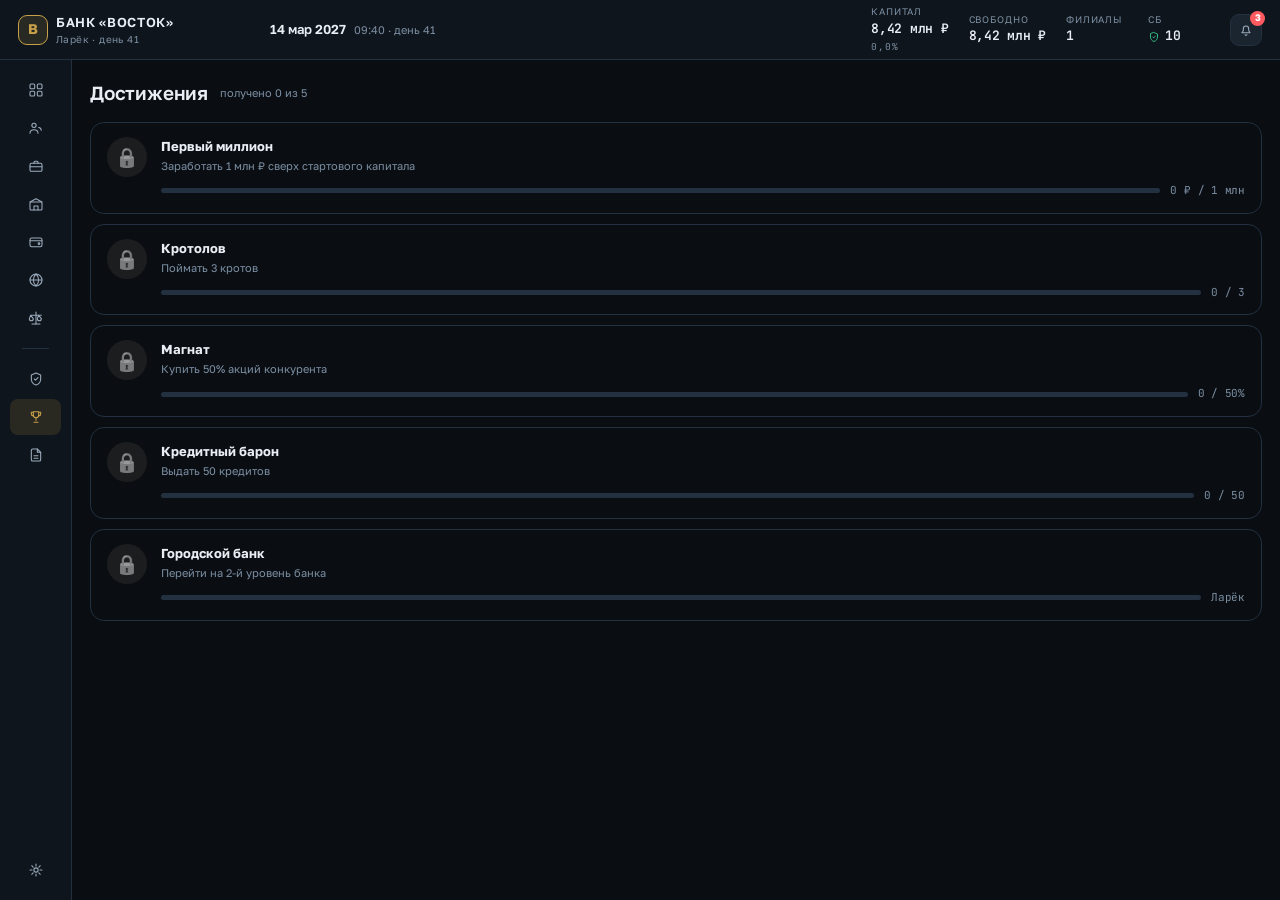
==== achievements.html @ 77bc67d8 "Скорости x20 и x50, MAX_DELTA 1 c, sw v2.1.1" ====
<!doctype html>
<html lang="ru">
<head>
<meta charset="utf-8">
<meta name="viewport" content="width=device-width, initial-scale=1, viewport-fit=cover">
<title>Банк «Восток» — Достижения</title>
<meta name="theme-color" content="#0A0E13">
<meta name="description" content="Достижения — прототип интерфейса">
<link rel="manifest" href="manifest.webmanifest">
<link rel="icon" href="assets/icon-192.png" sizes="192x192">
<link rel="apple-touch-icon" href="assets/icon-192.png">
<link rel="stylesheet" href="assets/fonts/fonts.css">
<link rel="stylesheet" href="css/tokens.css">
<link rel="stylesheet" href="css/components.css">
<script>try{var d=localStorage.getItem('bank-density');if(d)document.documentElement.dataset.density=d;}catch(e){}</script>
</head>
<body data-page="achievements">

<svg class="sr-only" aria-hidden="true" focusable="false">
  <symbol id="i-dash" viewBox="0 0 24 24"><rect x="3" y="3" width="7" height="7" rx="1.5"/><rect x="14" y="3" width="7" height="7" rx="1.5"/><rect x="3" y="14" width="7" height="7" rx="1.5"/><rect x="14" y="14" width="7" height="7" rx="1.5"/></symbol>
  <symbol id="i-users" viewBox="0 0 24 24"><circle cx="9" cy="8" r="3.2"/><path d="M3 20c0-3.3 2.7-5.5 6-5.5s6 2.2 6 5.5"/><path d="M16 11.2c2.2.3 3.8 2 3.8 4.3"/></symbol>
  <symbol id="i-people" viewBox="0 0 24 24"><rect x="3" y="8" width="18" height="12" rx="2"/><path d="M9 8V6.5A1.5 1.5 0 0 1 10.5 5h3A1.5 1.5 0 0 1 15 6.5V8"/><path d="M3 13h18"/></symbol>
  <symbol id="i-branch" viewBox="0 0 24 24"><rect x="3" y="9" width="18" height="12" rx="1.5"/><path d="M3 9l9-5 9 5"/><path d="M9 21v-6h6v6"/></symbol>
  <symbol id="i-wallet" viewBox="0 0 24 24"><rect x="3" y="6" width="18" height="13" rx="2.5"/><path d="M3 10h18"/><circle cx="16.5" cy="14.5" r="1.2"/></symbol>
  <symbol id="i-globe" viewBox="0 0 24 24"><circle cx="12" cy="12" r="9"/><path d="M3 12h18"/><path d="M12 3c2.6 2.4 4 5.6 4 9s-1.4 6.6-4 9c-2.6-2.4-4-5.6-4-9s1.4-6.6 4-9z"/></symbol>
  <symbol id="i-scale" viewBox="0 0 24 24"><path d="M12 3v18"/><path d="M6 21h12"/><path d="M4 8h16"/><path d="M4 8l-2 5a3 3 0 0 0 6 0z"/><path d="M20 8l-2 5a3 3 0 0 0 6 0z" transform="translate(-4,0)"/></symbol>
  <symbol id="i-shield" viewBox="0 0 24 24"><path d="M12 3l7 3v6c0 4.2-2.9 7.7-7 9-4.1-1.3-7-4.8-7-9V6z"/><path d="M9.5 12l1.8 1.8L15 10"/></symbol>
  <symbol id="i-file" viewBox="0 0 24 24"><path d="M14 3H7a2 2 0 0 0-2 2v14a2 2 0 0 0 2 2h10a2 2 0 0 0 2-2V8z"/><path d="M14 3v5h5"/><path d="M9 13h6M9 17h6"/></symbol>
  <symbol id="i-gear" viewBox="0 0 24 24"><circle cx="12" cy="12" r="3.2"/><path d="M12 3v3M12 18v3M3 12h3M18 12h3M5.6 5.6l2.1 2.1M16.3 16.3l2.1 2.1M18.4 5.6l-2.1 2.1M7.7 16.3l-2.1 2.1"/></symbol>
  <symbol id="i-bell" viewBox="0 0 24 24"><path d="M18 16H6l1.4-2.1A4 4 0 0 0 8 11.7V10a4 4 0 0 1 8 0v1.7c0 .8.2 1.6.6 2.2z"/><path d="M10.5 19a1.6 1.6 0 0 0 3 0"/></symbol>
  <symbol id="i-alert" viewBox="0 0 24 24"><path d="M12 4l9 16H3z"/><path d="M12 10v4M12 17v.5"/></symbol>
  <symbol id="i-trophy" viewBox="0 0 24 24"><path d="M8 4h8v5a4 4 0 0 1-8 0z"/><path d="M8 5H5v2a3 3 0 0 0 3 3M16 5h3v2a3 3 0 0 1-3 3"/><path d="M12 13v4M9 20h6"/></symbol>
  <symbol id="i-more" viewBox="0 0 24 24"><circle cx="5" cy="12" r="1.4"/><circle cx="12" cy="12" r="1.4"/><circle cx="19" cy="12" r="1.4"/></symbol>
</svg>

<div class="app">

  <header class="hud">
    <div class="brand">
      <div class="brand-mark">В</div>
      <div>
        <div class="brand-name">БАНК «ВОСТОК»</div>
        <div class="brand-stage" data-ui="stage">Ларёк · 2-й месяц</div>
      </div>
    </div>

    <div class="clock"><b data-ui="date">14 мар 2027</b><span data-ui="dayline">09:40 · день 41</span></div>

    <div class="speed" role="group" aria-label="Скорость игры">
      <button type="button" data-pause aria-pressed="false" title="Пауза">❚❚</button>
      <button type="button" data-speed="1">×1</button>
      <button type="button" data-speed="2">×2</button>
      <button type="button" data-speed="5">×5</button>
      <button type="button" data-speed="10">×10</button>
      <button type="button" data-speed="20">×20</button>
      <button type="button" data-speed="50">×50</button>
    </div>

    <div class="hud-stats">
      <div class="hud-stat">
        <span>Капитал</span>
        <b class="num" data-ui="capital">8,42 млн ₽</b>
        <span class="tiny num up" data-ui="cap-delta">▲ +0,9%</span>
      </div>
      <div class="hud-stat">
        <span>Свободно</span>
        <b class="num" data-ui="liquid">8,42 млн ₽</b>
      </div>
      <div class="hud-stat">
        <span>Филиалы</span>
        <b class="num" data-ui="branches">1</b>
      </div>
      <div class="hud-stat hud-sec">
        <span>СБ</span>
        <b class="num"><svg class="ic"><use href="#i-shield"/></svg><i data-ui="security">10</i></b>
      </div>
      <button class="iconbtn" type="button" data-soon aria-label="Уведомления">
        <svg class="ic"><use href="#i-bell"/></svg><i class="dot">3</i>
      </button>
    </div>
  </header>

  <header class="hud-m">
    <div class="hud-m-top">
      <div class="brand">
        <div class="brand-mark">В</div>
        <div>
          <div class="brand-name">БАНК «ВОСТОК»</div>
          <div class="brand-stage" data-ui="stage">Ларёк · день 41</div>
        </div>
      </div>
      <div class="hud-m-cap">
        <span>Капитал</span>
        <b class="num" data-ui="capital">8,42 млн ₽</b>
        <span class="hud-m-sub" data-ui="liquid-line">Свободно: 8,42 млн ₽</span>
      </div>
    </div>
    <div class="hud-m-bot">
      <span class="clock"><b>09:40</b></span>
      <div class="speed" role="group" aria-label="Скорость игры">
        <button type="button" data-pause aria-pressed="false">❚❚</button>
        <button type="button" data-speed="1">×1</button>
        <button type="button" data-speed="2">×2</button>
        <button type="button" data-speed="5">×5</button>
        <button type="button" data-speed="20">×20</button>
        <button type="button" data-speed="50">×50</button>
      </div>
      <a class="hud-m-q" href="clients.html" aria-label="Решений" data-ui="queue-chip">⚠ 5</a>
    </div>
  </header>

  <div class="shell">
    <nav class="rail" aria-label="Разделы">
      <a href="index.html"><svg class="ic"><use href="#i-dash"/></svg><span>Обзор</span></a>
      <a href="clients.html"><svg class="ic"><use href="#i-users"/></svg><span>Клиенты</span></a>
      <a href="manager.html"><svg class="ic"><use href="#i-people"/></svg><span>Люди</span></a>
      <a href="branches.html"><svg class="ic"><use href="#i-branch"/></svg><span>Филиалы</span></a>
      <a href="treasury.html"><svg class="ic"><use href="#i-wallet"/></svg><span>Казначейство</span></a>
      <a href="stocks.html"><svg class="ic"><use href="#i-globe"/></svg><span>Мир</span></a>
      <a href="cbr.html"><svg class="ic"><use href="#i-scale"/></svg><span>Регулятор</span></a>
      <div class="sep"></div>
      <a href="security.html"><svg class="ic"><use href="#i-shield"/></svg><span>Безопасность</span></a>
      <a href="achievements.html" class="is-active" aria-current="page"><svg class="ic"><use href="#i-trophy"/></svg><span>Достижения</span></a>
      <a href="more.html#reports"><svg class="ic"><use href="#i-file"/></svg><span>Отчёты</span></a>
      <div class="bottom">
        <a href="more.html#settings"><svg class="ic"><use href="#i-gear"/></svg><span>Настройки</span></a>
      </div>
    </nav>

    <main class="main">
      <div class="page">

        <header class="page-head">
          <h1>Достижения</h1>
          <span class="sub" data-ui="ach-head">получено 0 из 5</span>
        </header>

        <div class="ach-list" data-ui="achievements"></div>

      </div>
    </main>
  </div>

  <nav class="tabbar" aria-label="Основная навигация">
    <a href="index.html"><svg class="ic"><use href="#i-dash"/></svg>Обзор</a>
    <a href="clients.html"><svg class="ic"><use href="#i-users"/></svg>Клиенты</a>
    <a href="manager.html"><svg class="ic"><use href="#i-people"/></svg>Люди</a>
    <a href="stocks.html"><svg class="ic"><use href="#i-globe"/></svg>Мир</a>
    <a href="more.html"><svg class="ic"><use href="#i-more"/></svg>Ещё</a>
  </nav>

</div>

<script src="js/state.js"></script>
<script src="js/ui.js"></script>
<script src="js/prototype.js"></script>
</body>
</html>
---- assets/fonts/fonts.css ----
/* Локальные шрифты (скачаны из Google Fonts, OFL).
   Нужны для работы PWA офлайн — внешних запросов нет. */

/* cyrillic-ext */
@font-face {
  font-family: 'Golos Text';
  font-style: normal;
  font-weight: 400;
  font-display: swap;
  src: url(q5uCsoe9Lv5t7Meb31EcEx58hLxR.woff2) format('woff2');
  unicode-range: U+0460-052F, U+1C80-1C8A, U+20B4, U+2DE0-2DFF, U+A640-A69F, U+FE2E-FE2F;
}
/* cyrillic */
@font-face {
  font-family: 'Golos Text';
  font-style: normal;
  font-weight: 400;
  font-display: swap;
  src: url(q5uCsoe9Lv5t7Meb31EcExd8hLxR.woff2) format('woff2');
  unicode-range: U+0301, U+0400-045F, U+0490-0491, U+04B0-04B1, U+2116;
}
/* latin-ext */
@font-face {
  font-family: 'Golos Text';
  font-style: normal;
  font-weight: 400;
  font-display: swap;
  src: url(q5uCsoe9Lv5t7Meb31EcEx18hLxR.woff2) format('woff2');
  unicode-range: U+0100-02BA, U+02BD-02C5, U+02C7-02CC, U+02CE-02D7, U+02DD-02FF, U+0304, U+0308, U+0329, U+1D00-1DBF, U+1E00-1E9F, U+1EF2-1EFF, U+2020, U+20A0-20AB, U+20AD-20C4, U+2113, U+2C60-2C7F, U+A720-A7FF;
}
/* latin */
@font-face {
  font-family: 'Golos Text';
  font-style: normal;
  font-weight: 400;
  font-display: swap;
  src: url(q5uCsoe9Lv5t7Meb31EcExN8hA.woff2) format('woff2');
  unicode-range: U+0000-00FF, U+0131, U+0152-0153, U+02BB-02BC, U+02C6, U+02DA, U+02DC, U+0304, U+0308, U+0329, U+2000-206F, U+20AC, U+2122, U+2191, U+2193, U+2212, U+2215, U+FEFF, U+FFFD;
}
/* cyrillic-ext */
@font-face {
  font-family: 'Golos Text';
  font-style: normal;
  font-weight: 500;
  font-display: swap;
  src: url(q5uCsoe9Lv5t7Meb31EcEx58hLxR.woff2) format('woff2');
  unicode-range: U+0460-052F, U+1C80-1C8A, U+20B4, U+2DE0-2DFF, U+A640-A69F, U+FE2E-FE2F;
}
/* cyrillic */
@font-face {
  font-family: 'Golos Text';
  font-style: normal;
  font-weight: 500;
  font-display: swap;
  src: url(q5uCsoe9Lv5t7Meb31EcExd8hLxR.woff2) format('woff2');
  unicode-range: U+0301, U+0400-045F, U+0490-0491, U+04B0-04B1, U+2116;
}
/* latin-ext */
@font-face {
  font-family: 'Golos Text';
  font-style: normal;
  font-weight: 500;
  font-display: swap;
  src: url(q5uCsoe9Lv5t7Meb31EcEx18hLxR.woff2) format('woff2');
  unicode-range: U+0100-02BA, U+02BD-02C5, U+02C7-02CC, U+02CE-02D7, U+02DD-02FF, U+0304, U+0308, U+0329, U+1D00-1DBF, U+1E00-1E9F, U+1EF2-1EFF, U+2020, U+20A0-20AB, U+20AD-20C4, U+2113, U+2C60-2C7F, U+A720-A7FF;
}
/* latin */
@font-face {
  font-family: 'Golos Text';
  font-style: normal;
  font-weight: 500;
  font-display: swap;
  src: url(q5uCsoe9Lv5t7Meb31EcExN8hA.woff2) format('woff2');
  unicode-range: U+0000-00FF, U+0131, U+0152-0153, U+02BB-02BC, U+02C6, U+02DA, U+02DC, U+0304, U+0308, U+0329, U+2000-206F, U+20AC, U+2122, U+2191, U+2193, U+2212, U+2215, U+FEFF, U+FFFD;
}
/* cyrillic-ext */
@font-face {
  font-family: 'Golos Text';
  font-style: normal;
  font-weight: 600;
  font-display: swap;
  src: url(q5uCsoe9Lv5t7Meb31EcEx58hLxR.woff2) format('woff2');
  unicode-range: U+0460-052F, U+1C80-1C8A, U+20B4, U+2DE0-2DFF, U+A640-A69F, U+FE2E-FE2F;
}
/* cyrillic */
@font-face {
  font-family: 'Golos Text';
  font-style: normal;
  font-weight: 600;
  font-display: swap;
  src: url(q5uCsoe9Lv5t7Meb31EcExd8hLxR.woff2) format('woff2');
  unicode-range: U+0301, U+0400-045F, U+0490-0491, U+04B0-04B1, U+2116;
}
/* latin-ext */
@font-face {
  font-family: 'Golos Text';
  font-style: normal;
  font-weight: 600;
  font-display: swap;
  src: url(q5uCsoe9Lv5t7Meb31EcEx18hLxR.woff2) format('woff2');
  unicode-range: U+0100-02BA, U+02BD-02C5, U+02C7-02CC, U+02CE-02D7, U+02DD-02FF, U+0304, U+0308, U+0329, U+1D00-1DBF, U+1E00-1E9F, U+1EF2-1EFF, U+2020, U+20A0-20AB, U+20AD-20C4, U+2113, U+2C60-2C7F, U+A720-A7FF;
}
/* latin */
@font-face {
  font-family: 'Golos Text';
  font-style: normal;
  font-weight: 600;
  font-display: swap;
  src: url(q5uCsoe9Lv5t7Meb31EcExN8hA.woff2) format('woff2');
  unicode-range: U+0000-00FF, U+0131, U+0152-0153, U+02BB-02BC, U+02C6, U+02DA, U+02DC, U+0304, U+0308, U+0329, U+2000-206F, U+20AC, U+2122, U+2191, U+2193, U+2212, U+2215, U+FEFF, U+FFFD;
}
/* cyrillic-ext */
@font-face {
  font-family: 'Golos Text';
  font-style: normal;
  font-weight: 700;
  font-display: swap;
  src: url(q5uCsoe9Lv5t7Meb31EcEx58hLxR.woff2) format('woff2');
  unicode-range: U+0460-052F, U+1C80-1C8A, U+20B4, U+2DE0-2DFF, U+A640-A69F, U+FE2E-FE2F;
}
/* cyrillic */
@font-face {
  font-family: 'Golos Text';
  font-style: normal;
  font-weight: 700;
  font-display: swap;
  src: url(q5uCsoe9Lv5t7Meb31EcExd8hLxR.woff2) format('woff2');
  unicode-range: U+0301, U+0400-045F, U+0490-0491, U+04B0-04B1, U+2116;
}
/* latin-ext */
@font-face {
  font-family: 'Golos Text';
  font-style: normal;
  font-weight: 700;
  font-display: swap;
  src: url(q5uCsoe9Lv5t7Meb31EcEx18hLxR.woff2) format('woff2');
  unicode-range: U+0100-02BA, U+02BD-02C5, U+02C7-02CC, U+02CE-02D7, U+02DD-02FF, U+0304, U+0308, U+0329, U+1D00-1DBF, U+1E00-1E9F, U+1EF2-1EFF, U+2020, U+20A0-20AB, U+20AD-20C4, U+2113, U+2C60-2C7F, U+A720-A7FF;
}
/* latin */
@font-face {
  font-family: 'Golos Text';
  font-style: normal;
  font-weight: 700;
  font-display: swap;
  src: url(q5uCsoe9Lv5t7Meb31EcExN8hA.woff2) format('woff2');
  unicode-range: U+0000-00FF, U+0131, U+0152-0153, U+02BB-02BC, U+02C6, U+02DA, U+02DC, U+0304, U+0308, U+0329, U+2000-206F, U+20AC, U+2122, U+2191, U+2193, U+2212, U+2215, U+FEFF, U+FFFD;
}

/* cyrillic-ext */
@font-face {
  font-family: 'JetBrains Mono';
  font-style: normal;
  font-weight: 400;
  font-display: swap;
  src: url(tDbv2o-flEEny0FZhsfKu5WU4zr3E_BX0PnT8RD8yKwBNntkaToggR7BYRbKPx3cwhsk.woff2) format('woff2');
  unicode-range: U+0460-052F, U+1C80-1C8A, U+20B4, U+2DE0-2DFF, U+A640-A69F, U+FE2E-FE2F;
}
/* cyrillic */
@font-face {
  font-family: 'JetBrains Mono';
  font-style: normal;
  font-weight: 400;
  font-display: swap;
  src: url(tDbv2o-flEEny0FZhsfKu5WU4zr3E_BX0PnT8RD8yKwBNntkaToggR7BYRbKPxTcwhsk.woff2) format('woff2');
  unicode-range: U+0301, U+0400-045F, U+0490-0491, U+04B0-04B1, U+2116;
}
/* greek */
@font-face {
  font-family: 'JetBrains Mono';
  font-style: normal;
  font-weight: 400;
  font-display: swap;
  src: url(tDbv2o-flEEny0FZhsfKu5WU4zr3E_BX0PnT8RD8yKwBNntkaToggR7BYRbKPxPcwhsk.woff2) format('woff2');
  unicode-range: U+0370-0377, U+037A-037F, U+0384-038A, U+038C, U+038E-03A1, U+03A3-03FF;
}
/* vietnamese */
@font-face {
  font-family: 'JetBrains Mono';
  font-style: normal;
  font-weight: 400;
  font-display: swap;
  src: url(tDbv2o-flEEny0FZhsfKu5WU4zr3E_BX0PnT8RD8yKwBNntkaToggR7BYRbKPx_cwhsk.woff2) format('woff2');
  unicode-range: U+0102-0103, U+0110-0111, U+0128-0129, U+0168-0169, U+01A0-01A1, U+01AF-01B0, U+0300-0301, U+0303-0304, U+0308-0309, U+0323, U+0329, U+1EA0-1EF9, U+20AB;
}
/* latin-ext */
@font-face {
  font-family: 'JetBrains Mono';
  font-style: normal;
  font-weight: 400;
  font-display: swap;
  src: url(tDbv2o-flEEny0FZhsfKu5WU4zr3E_BX0PnT8RD8yKwBNntkaToggR7BYRbKPx7cwhsk.woff2) format('woff2');
  unicode-range: U+0100-02BA, U+02BD-02C5, U+02C7-02CC, U+02CE-02D7, U+02DD-02FF, U+0304, U+0308, U+0329, U+1D00-1DBF, U+1E00-1E9F, U+1EF2-1EFF, U+2020, U+20A0-20AB, U+20AD-20C4, U+2113, U+2C60-2C7F, U+A720-A7FF;
}
/* latin */
@font-face {
  font-family: 'JetBrains Mono';
  font-style: normal;
  font-weight: 400;
  font-display: swap;
  src: url(tDbv2o-flEEny0FZhsfKu5WU4zr3E_BX0PnT8RD8yKwBNntkaToggR7BYRbKPxDcwg.woff2) format('woff2');
  unicode-range: U+0000-00FF, U+0131, U+0152-0153, U+02BB-02BC, U+02C6, U+02DA, U+02DC, U+0304, U+0308, U+0329, U+2000-206F, U+20AC, U+2122, U+2191, U+2193, U+2212, U+2215, U+FEFF, U+FFFD;
}
/* cyrillic-ext */
@font-face {
  font-family: 'JetBrains Mono';
  font-style: normal;
  font-weight: 500;
  font-display: swap;
  src: url(tDbv2o-flEEny0FZhsfKu5WU4zr3E_BX0PnT8RD8yKwBNntkaToggR7BYRbKPx3cwhsk.woff2) format('woff2');
  unicode-range: U+0460-052F, U+1C80-1C8A, U+20B4, U+2DE0-2DFF, U+A640-A69F, U+FE2E-FE2F;
}
/* cyrillic */
@font-face {
  font-family: 'JetBrains Mono';
  font-style: normal;
  font-weight: 500;
  font-display: swap;
  src: url(tDbv2o-flEEny0FZhsfKu5WU4zr3E_BX0PnT8RD8yKwBNntkaToggR7BYRbKPxTcwhsk.woff2) format('woff2');
  unicode-range: U+0301, U+0400-045F, U+0490-0491, U+04B0-04B1, U+2116;
}
/* greek */
@font-face {
  font-family: 'JetBrains Mono';
  font-style: normal;
  font-weight: 500;
  font-display: swap;
  src: url(tDbv2o-flEEny0FZhsfKu5WU4zr3E_BX0PnT8RD8yKwBNntkaToggR7BYRbKPxPcwhsk.woff2) format('woff2');
  unicode-range: U+0370-0377, U+037A-037F, U+0384-038A, U+038C, U+038E-03A1, U+03A3-03FF;
}
/* vietnamese */
@font-face {
  font-family: 'JetBrains Mono';
  font-style: normal;
  font-weight: 500;
  font-display: swap;
  src: url(tDbv2o-flEEny0FZhsfKu5WU4zr3E_BX0PnT8RD8yKwBNntkaToggR7BYRbKPx_cwhsk.woff2) format('woff2');
  unicode-range: U+0102-0103, U+0110-0111, U+0128-0129, U+0168-0169, U+01A0-01A1, U+01AF-01B0, U+0300-0301, U+0303-0304, U+0308-0309, U+0323, U+0329, U+1EA0-1EF9, U+20AB;
}
/* latin-ext */
@font-face {
  font-family: 'JetBrains Mono';
  font-style: normal;
  font-weight: 500;
  font-display: swap;
  src: url(tDbv2o-flEEny0FZhsfKu5WU4zr3E_BX0PnT8RD8yKwBNntkaToggR7BYRbKPx7cwhsk.woff2) format('woff2');
  unicode-range: U+0100-02BA, U+02BD-02C5, U+02C7-02CC, U+02CE-02D7, U+02DD-02FF, U+0304, U+0308, U+0329, U+1D00-1DBF, U+1E00-1E9F, U+1EF2-1EFF, U+2020, U+20A0-20AB, U+20AD-20C4, U+2113, U+2C60-2C7F, U+A720-A7FF;
}
/* latin */
@font-face {
  font-family: 'JetBrains Mono';
  font-style: normal;
  font-weight: 500;
  font-display: swap;
  src: url(tDbv2o-flEEny0FZhsfKu5WU4zr3E_BX0PnT8RD8yKwBNntkaToggR7BYRbKPxDcwg.woff2) format('woff2');
  unicode-range: U+0000-00FF, U+0131, U+0152-0153, U+02BB-02BC, U+02C6, U+02DA, U+02DC, U+0304, U+0308, U+0329, U+2000-206F, U+20AC, U+2122, U+2191, U+2193, U+2212, U+2215, U+FEFF, U+FFFD;
}
/* cyrillic-ext */
@font-face {
  font-family: 'JetBrains Mono';
  font-style: normal;
  font-weight: 600;
  font-display: swap;
  src: url(tDbv2o-flEEny0FZhsfKu5WU4zr3E_BX0PnT8RD8yKwBNntkaToggR7BYRbKPx3cwhsk.woff2) format('woff2');
  unicode-range: U+0460-052F, U+1C80-1C8A, U+20B4, U+2DE0-2DFF, U+A640-A69F, U+FE2E-FE2F;
}
/* cyrillic */
@font-face {
  font-family: 'JetBrains Mono';
  font-style: normal;
  font-weight: 600;
  font-display: swap;
  src: url(tDbv2o-flEEny0FZhsfKu5WU4zr3E_BX0PnT8RD8yKwBNntkaToggR7BYRbKPxTcwhsk.woff2) format('woff2');
  unicode-range: U+0301, U+0400-045F, U+0490-0491, U+04B0-04B1, U+2116;
}
/* greek */
@font-face {
  font-family: 'JetBrains Mono';
  font-style: normal;
  font-weight: 600;
  font-display: swap;
  src: url(tDbv2o-flEEny0FZhsfKu5WU4zr3E_BX0PnT8RD8yKwBNntkaToggR7BYRbKPxPcwhsk.woff2) format('woff2');
  unicode-range: U+0370-0377, U+037A-037F, U+0384-038A, U+038C, U+038E-03A1, U+03A3-03FF;
}
/* vietnamese */
@font-face {
  font-family: 'JetBrains Mono';
  font-style: normal;
  font-weight: 600;
  font-display: swap;
  src: url(tDbv2o-flEEny0FZhsfKu5WU4zr3E_BX0PnT8RD8yKwBNntkaToggR7BYRbKPx_cwhsk.woff2) format('woff2');
  unicode-range: U+0102-0103, U+0110-0111, U+0128-0129, U+0168-0169, U+01A0-01A1, U+01AF-01B0, U+0300-0301, U+0303-0304, U+0308-0309, U+0323, U+0329, U+1EA0-1EF9, U+20AB;
}
/* latin-ext */
@font-face {
  font-family: 'JetBrains Mono';
  font-style: normal;
  font-weight: 600;
  font-display: swap;
  src: url(tDbv2o-flEEny0FZhsfKu5WU4zr3E_BX0PnT8RD8yKwBNntkaToggR7BYRbKPx7cwhsk.woff2) format('woff2');
  unicode-range: U+0100-02BA, U+02BD-02C5, U+02C7-02CC, U+02CE-02D7, U+02DD-02FF, U+0304, U+0308, U+0329, U+1D00-1DBF, U+1E00-1E9F, U+1EF2-1EFF, U+2020, U+20A0-20AB, U+20AD-20C4, U+2113, U+2C60-2C7F, U+A720-A7FF;
}
/* latin */
@font-face {
  font-family: 'JetBrains Mono';
  font-style: normal;
  font-weight: 600;
  font-display: swap;
  src: url(tDbv2o-flEEny0FZhsfKu5WU4zr3E_BX0PnT8RD8yKwBNntkaToggR7BYRbKPxDcwg.woff2) format('woff2');
  unicode-range: U+0000-00FF, U+0131, U+0152-0153, U+02BB-02BC, U+02C6, U+02DA, U+02DC, U+0304, U+0308, U+0329, U+2000-206F, U+20AC, U+2122, U+2191, U+2193, U+2212, U+2215, U+FEFF, U+FFFD;
}
---- css/tokens.css ----
/* ==========================================================================
   Симулятор банка · ТОКЕНЫ
   Единственный источник цветов, шрифтов, отступов и радиусов.
   Компоненты используют только var(--*), магических значений не держим.
   ========================================================================== */

:root {
  /* ---------- Поверхности ---------- */
  --canvas:        #0A0E13;
  --surface:       #0F151C;
  --card:          #141C25;
  --raised:        #1B2530;
  --border:        #223040;
  --border-strong: #31455A;

  /* ---------- Текст ---------- */
  --text:   #E9EEF4;
  --text-2: #9BABBC;
  --text-3: #7C8FA3;

  /* ---------- Семантика ---------- */
  --gold:  #C8A04A;
  --gold-soft: #E3C07E;
  --mint:  #3DDC97;
  --coral: #FF5A5F;
  --amber: #FFB547;
  --blue:  #4DA3FF;
  --violet:#9B8CFF;

  --gold-dim:   rgba(200, 160, 74, .14);
  --mint-dim:   rgba(61, 220, 151, .13);
  --coral-dim:  rgba(255, 90, 95, .13);
  --amber-dim:  rgba(255, 181, 71, .13);
  --blue-dim:   rgba(77, 163, 255, .13);
  --violet-dim: rgba(155, 140, 255, .13);

  /* ---------- Акцент уровня банка ---------- */
  --stage:       var(--gold);
  --stage-dim:   var(--gold-dim);

  /* ---------- Типографика ---------- */
  --font-ui:      "Golos Text", "Segoe UI", system-ui, -apple-system, sans-serif;
  --font-display: "Unbounded", "Golos Text", "Segoe UI", system-ui, sans-serif;
  --font-mono:    "JetBrains Mono", "Cascadia Mono", Consolas, monospace;

  --fs-9:  9px;
  --fs-10: 10px;
  --fs-11: 11px;
  --fs-12: 12px;
  --fs-13: 13px;
  --fs-14: 14px;
  --fs-15: 15px;
  --fs-17: 17px;
  --fs-19: 19px;
  --fs-24: 24px;
  --fs-28: 28px;

  --lh-tight: 1.2;
  --lh-base:  1.45;

  /* ---------- Отступы (шаг 4px) ---------- */
  --sp-1: 4px;
  --sp-2: 8px;
  --sp-3: 12px;
  --sp-4: 16px;
  --sp-5: 20px;
  --sp-6: 24px;
  --sp-8: 32px;
  --sp-10: 40px;

  --gap:      14px;
  --page-pad: 18px;

  /* ---------- Радиусы ---------- */
  --r-s:    8px;
  --r-m:    10px;
  --r-l:    14px;
  --r-pill: 999px;

  /* ---------- Каркас ---------- */
  --hud-h:  60px;
  --rail-w: 236px;
  --rail-w-collapsed: 72px;
  --tabbar-h: 62px;
  --statusbar-h: 44px;

  /* ---------- Тени и движение ---------- */
  --shadow-card: none;
  --shadow-pop:  0 16px 40px rgba(0, 0, 0, .55);
  --shadow-fab:  0 10px 24px rgba(0, 0, 0, .45);
  --dur:     .16s;
  --ease:    cubic-bezier(.2, .7, .3, 1);

  /* ---------- Прочее ---------- */
  --tap: 44px; /* минимальная зона нажатия */
}
---- css/components.css ----
/* ==========================================================================
   Симулятор банка · КОМПОНЕНТНЫЙ КИТ
   Только токены из tokens.css. Раскладки: десктоп ≥1100, планшет, мобила ≤860.
   ========================================================================== */

/* --------------------------------------------------------------------------
   1. База
   -------------------------------------------------------------------------- */
*,
*::before,
*::after { box-sizing: border-box; }

html { -webkit-text-size-adjust: 100%; }

body {
  margin: 0;
  background: var(--canvas);
  color: var(--text);
  font: var(--fs-13)/var(--lh-base) var(--font-ui);
  -webkit-font-smoothing: antialiased;
}

h1, h2, h3, h4, p, ul, ol, figure { margin: 0; }
ul, ol { list-style: none; padding: 0; }
a { color: inherit; text-decoration: none; }
button { font: inherit; color: inherit; }
img, svg { display: block; }
:focus-visible { outline: 2px solid var(--gold); outline-offset: 2px; border-radius: var(--r-s); }

/* --------------------------------------------------------------------------
   2. Утилиты
   -------------------------------------------------------------------------- */
.num {
  font-family: var(--font-mono);
  font-variant-numeric: tabular-nums;
  letter-spacing: -.02em;
}
.muted { color: var(--text-3); }
.dim   { color: var(--text-2); }
.up    { color: var(--mint); }
.down  { color: var(--coral); }
.small { font-size: var(--fs-11); }
.tiny  { font-size: var(--fs-10); }
.row   { display: flex; align-items: center; gap: var(--sp-2); }
.between { display: flex; align-items: center; justify-content: space-between; gap: var(--sp-2); }
.ml-auto { margin-left: auto; }
.stack > * + * { margin-top: var(--sp-3); }
.hr { height: 1px; background: var(--border); margin: var(--sp-3) 0; }
.sr-only {
  position: absolute; width: 1px; height: 1px; margin: -1px;
  clip: rect(0 0 0 0); clip-path: inset(50%); overflow: hidden;
}

.ic {
  width: 16px; height: 16px;
  stroke: currentColor; fill: none;
  stroke-width: 1.6; stroke-linecap: round; stroke-linejoin: round;
  flex: 0 0 auto;
}

/* --------------------------------------------------------------------------
   3. Каркас приложения
   -------------------------------------------------------------------------- */
.app {
  height: 100vh;
  height: 100dvh;
  display: grid;
  grid-template-rows: var(--hud-h) minmax(0, 1fr);
  overflow: hidden;
}

.shell {
  display: grid;
  grid-template-columns: var(--rail-w) minmax(0, 1fr);
  min-height: 0;
}

.main {
  min-width: 0;
  overflow: auto;
  display: flex;
  flex-direction: column;
}

.page {
  padding: var(--page-pad);
  display: flex;
  flex-direction: column;
  gap: var(--gap);
  flex: 1 0 auto;
}

.page-head {
  display: flex;
  align-items: center;
  gap: var(--sp-3);
  min-height: 30px;
}
.page-head h1 {
  font-size: var(--fs-19);
  font-weight: 600;
  letter-spacing: -.01em;
}
.page-head .sub {
  font-size: var(--fs-11);
  color: var(--text-3);
}
.page-head .actions {
  margin-left: auto;
  display: flex;
  gap: var(--sp-2);
}

/* --------------------------------------------------------------------------
   4. HUD — десктоп
   -------------------------------------------------------------------------- */
.hud {
  height: var(--hud-h);
  display: flex;
  align-items: center;
  gap: var(--sp-5);
  padding: 0 var(--page-pad);
  background: var(--surface);
  border-bottom: 1px solid var(--border);
  position: relative;
  z-index: 10;
}

.brand { display: flex; align-items: center; gap: var(--sp-2); min-width: 232px; }
.brand-mark {
  width: 30px; height: 30px; border-radius: 9px;
  display: grid; place-items: center;
  background: var(--stage-dim);
  border: 1px solid var(--stage);
  color: var(--stage);
  font-size: var(--fs-14);
  font-weight: 700;
  letter-spacing: .04em;
}
.brand-name { font-size: var(--fs-13); font-weight: 600; letter-spacing: .05em; }
.brand-stage { font-size: var(--fs-10); color: var(--text-3); letter-spacing: .04em; }

.clock { display: flex; align-items: baseline; gap: var(--sp-2); white-space: nowrap; }
.clock b { font-size: var(--fs-13); font-weight: 600; }
.clock span { font-size: var(--fs-11); color: var(--text-3); }

.speed {
  display: flex;
  gap: 3px;
  padding: 3px;
  background: var(--raised);
  border: 1px solid var(--border);
  border-radius: 9px;
}
.speed button {
  min-width: 34px;
  height: 24px;
  border: 0;
  border-radius: 6px;
  background: transparent;
  color: var(--text-2);
  font-family: var(--font-mono);
  font-size: var(--fs-11);
  cursor: pointer;
  transition: background var(--dur), color var(--dur);
}
.speed button:hover { color: var(--text); }
.speed button.is-on { background: var(--stage); color: var(--canvas); font-weight: 700; }

.hud-stats { margin-left: auto; display: flex; align-items: center; gap: var(--sp-5); }
.hud-stat { display: flex; flex-direction: column; gap: 1px; min-width: 62px; }
.hud-stat > span {
  font-size: 9.5px;
  text-transform: uppercase;
  letter-spacing: .09em;
  color: var(--text-3);
}
.hud-stat b { font-size: var(--fs-13); font-weight: 600; }

.mini-bar {
  width: 74px; height: 4px; margin-top: 4px;
  border-radius: 3px; background: var(--border-strong); overflow: hidden;
}
.mini-bar i { display: block; height: 100%; background: var(--stage); }

.iconbtn {
  width: 32px; height: 32px;
  display: grid; place-items: center;
  border-radius: 9px;
  border: 1px solid var(--border);
  background: var(--raised);
  color: var(--text-2);
  cursor: pointer;
  position: relative;
  transition: color var(--dur), border-color var(--dur);
}
.iconbtn:hover { color: var(--text); border-color: var(--border-strong); }
.iconbtn .dot {
  position: absolute; top: -4px; right: -4px;
  min-width: 15px; height: 15px; padding: 0 3px;
  border-radius: var(--r-pill);
  background: var(--coral); color: #fff;
  font-size: 9.5px; font-weight: 700;
  display: grid; place-items: center;
  font-style: normal;
}

/* пауза — янтарная полоса сверху */
body.is-paused .hud,
body.is-paused .hud-m { box-shadow: inset 0 2px 0 var(--amber); }

/* --------------------------------------------------------------------------
   5. Рейл
   -------------------------------------------------------------------------- */
.rail {
  background: var(--surface);
  border-right: 1px solid var(--border);
  padding: var(--sp-3) 10px;
  display: flex;
  flex-direction: column;
  gap: 2px;
  overflow: auto;
}
.rail a {
  display: flex;
  align-items: center;
  gap: 10px;
  min-height: 36px;
  padding: 0 10px;
  border-radius: var(--r-s);
  color: var(--text-2);
  font-size: var(--fs-12);
  transition: background var(--dur), color var(--dur);
}
.rail a:hover { background: var(--raised); color: var(--text); }
.rail a.is-active { background: var(--stage-dim); color: var(--stage); font-weight: 600; }
.rail .sep { height: 1px; background: var(--border); margin: 10px 8px; }
.rail .bottom { margin-top: auto; }

/* --------------------------------------------------------------------------
   6. HUD — мобила + таббар (скрыты на десктопе)
   -------------------------------------------------------------------------- */
.hud-m { display: none; }
.tabbar { display: none; }

/* --------------------------------------------------------------------------
   7. Карточки
   -------------------------------------------------------------------------- */
.card {
  background: var(--card);
  border: 1px solid var(--border);
  border-radius: var(--r-l);
  box-shadow: var(--shadow-card);
  display: flex;
  flex-direction: column;
  min-width: 0;
  overflow: hidden;
}
.card-h {
  display: flex;
  align-items: center;
  gap: var(--sp-2);
  padding: 11px 14px 9px;
  border-bottom: 1px solid var(--border);
}
.card-h h2 {
  font-size: var(--fs-10);
  text-transform: uppercase;
  letter-spacing: .1em;
  color: var(--text-3);
  font-weight: 600;
}
.card-h .r {
  margin-left: auto;
  display: flex;
  align-items: center;
  gap: 6px;
  font-size: var(--fs-11);
  color: var(--text-3);
}
.card-b { padding: 12px 14px; flex: 1; min-height: 0; }
.card-f {
  border-top: 1px solid var(--border);
  padding: 8px 14px;
  display: flex;
  align-items: center;
  gap: var(--sp-2);
  font-size: var(--fs-11);
  color: var(--text-3);
}

/* --------------------------------------------------------------------------
   8. KPI
   -------------------------------------------------------------------------- */
.kpis {
  display: grid;
  grid-template-columns: repeat(6, minmax(0, 1fr));
  gap: var(--sp-2);
}
.kpi {
  background: var(--card);
  border: 1px solid var(--border);
  border-radius: var(--r-l);
  padding: 10px 12px;
  min-width: 0;
}
.kpi > span {
  display: block;
  font-size: 9.5px;
  text-transform: uppercase;
  letter-spacing: .08em;
  color: var(--text-3);
  margin-bottom: 5px;
  white-space: nowrap;
  overflow: hidden;
  text-overflow: ellipsis;
}
.kpi .v {
  font-family: var(--font-mono);
  font-size: var(--fs-19);
  font-weight: 600;
  letter-spacing: -.04em;
  white-space: nowrap;
}
.kpi .v small { font-size: var(--fs-11); color: var(--text-3); font-weight: 400; }
.kpi .d { margin-top: 3px; font-size: var(--fs-10); font-family: var(--font-mono); }

/* --------------------------------------------------------------------------
   9. Кнопки
   -------------------------------------------------------------------------- */
.btn {
  min-height: 28px;
  padding: 0 11px;
  display: inline-flex;
  align-items: center;
  justify-content: center;
  gap: 6px;
  border: 1px solid var(--border-strong);
  border-radius: var(--r-s);
  background: transparent;
  color: var(--text);
  font-size: var(--fs-11);
  white-space: nowrap;
  cursor: pointer;
  transition: background var(--dur), border-color var(--dur), color var(--dur);
}
.btn:hover { background: var(--raised); }
.btn:active { transform: translateY(1px); }
.btn .ic { width: 14px; height: 14px; }

.btn-primary {
  background: var(--stage);
  border-color: var(--stage);
  color: var(--canvas);
  font-weight: 700;
}
.btn-primary:hover { background: var(--gold-soft); border-color: var(--gold-soft); }

.btn-ghost { border-color: var(--border); color: var(--text-2); }

.btn-ok   { border-color: var(--mint);  color: var(--mint);  background: var(--mint-dim);  font-weight: 600; }
.btn-no   { border-color: var(--coral); color: var(--coral); background: var(--coral-dim); font-weight: 600; }
.btn-ok:hover  { background: rgba(61, 220, 151, .2); }
.btn-no:hover  { background: rgba(255, 90, 95, .2); }

.btn-sm { min-height: 24px; font-size: var(--fs-11); padding: 0 9px; }
.btn-block { width: 100%; }
.btn:disabled { opacity: .45; cursor: default; }

/* --------------------------------------------------------------------------
   10. Чипы и бейджи
   -------------------------------------------------------------------------- */
.chip {
  display: inline-flex;
  align-items: center;
  gap: 5px;
  min-height: 24px;
  padding: 0 9px;
  border-radius: var(--r-pill);
  border: 1px solid var(--border-strong);
  background: transparent;
  color: var(--text-2);
  font: inherit;
  font-size: var(--fs-11);
  white-space: nowrap;
}
a.chip, button.chip { cursor: pointer; }
.chip.is-on { background: var(--stage-dim); border-color: var(--stage); color: var(--stage); font-weight: 600; }
.chip-gold   { color: var(--gold);   border-color: var(--gold);   background: var(--gold-dim); }
.chip-mint   { color: var(--mint);   border-color: var(--mint);   background: var(--mint-dim); }
.chip-coral  { color: var(--coral);  border-color: var(--coral);  background: var(--coral-dim); }
.chip-amber  { color: var(--amber);  border-color: var(--amber);  background: var(--amber-dim); }
.chip-blue   { color: var(--blue);   border-color: var(--blue);   background: var(--blue-dim); }
.chip-violet { color: var(--violet); border-color: var(--violet); background: var(--violet-dim); }

.badge {
  display: inline-flex;
  align-items: center;
  justify-content: center;
  gap: 4px;
  height: 19px;
  padding: 0 7px;
  border-radius: 6px;
  font-size: var(--fs-10);
  font-weight: 600;
  white-space: nowrap;
}
.badge-gold   { background: var(--gold-dim);   color: var(--gold); }
.badge-mint   { background: var(--mint-dim);   color: var(--mint); }
.badge-coral  { background: var(--coral-dim);  color: var(--coral); }
.badge-amber  { background: var(--amber-dim);  color: var(--amber); }
.badge-blue   { background: var(--blue-dim);   color: var(--blue); }
.badge-violet { background: var(--violet-dim); color: var(--violet); }
.badge-muted  { background: var(--raised);     color: var(--text-2); }

/* --------------------------------------------------------------------------
   11. Метры, шкалы, риск
   -------------------------------------------------------------------------- */
.track {
  height: 7px;
  border-radius: 4px;
  background: var(--border);
  position: relative;
  overflow: visible;
}
.track i {
  display: block;
  height: 100%;
  border-radius: 4px;
  background: var(--mint);
}
.track i.is-warn { background: var(--amber); }
.track i.is-bad  { background: var(--coral); }
.track i.is-gold { background: var(--stage); }
.track u {
  position: absolute;
  top: -3px;
  width: 2px;
  height: 13px;
  background: var(--text);
  opacity: .55;
  border-radius: 1px;
}

.gauge + .gauge { margin-top: 11px; }
.gauge-h { display: flex; align-items: baseline; justify-content: space-between; margin-bottom: 5px; }
.gauge-h span { font-size: var(--fs-11); color: var(--text-2); }
.gauge-h b { font-family: var(--font-mono); font-size: var(--fs-12); }
.gauge-f { display: flex; justify-content: space-between; margin-top: 4px; font-size: var(--fs-10); color: var(--text-3); }

.risk { display: inline-flex; gap: 3px; }
.risk i { width: 6px; height: 6px; border-radius: 50%; background: var(--border-strong); }
.risk i.f { background: var(--amber); }
.risk.is-high i.f { background: var(--coral); }

/* «неизвестно» — штриховка, а не ноль */
.hatch {
  height: 8px;
  border-radius: 3px;
  background: repeating-linear-gradient(135deg, var(--border-strong) 0 2px, transparent 2px 5px);
}

/* --------------------------------------------------------------------------
   12. Очередь решений, поток, новости
   -------------------------------------------------------------------------- */
.qlist > * + * { border-top: 1px solid var(--border); }
.qitem {
  display: grid;
  grid-template-columns: auto minmax(0, 1fr) auto;
  align-items: center;
  gap: 4px var(--sp-2);
  padding: 10px 14px;
  transition: background var(--dur);
}
.qitem:hover { background: var(--raised); }
.qitem .qtype { align-self: start; margin-top: 2px; }
.qitem .qname { font-size: var(--fs-12); }
.qitem .qmeta { font-size: var(--fs-10); color: var(--text-3); }
.qitem .qsum { font-family: var(--font-mono); font-size: var(--fs-12); font-weight: 600; align-self: start; }

.frow {
  display: flex;
  align-items: center;
  gap: var(--sp-2);
  height: 30px;
  font-size: var(--fs-11);
  border-top: 1px solid var(--border);
}
.frow:first-child { border-top: 0; }
.frow .t { width: 36px; color: var(--text-3); font-family: var(--font-mono); font-size: var(--fs-10); }
.frow .nm { flex: 1; min-width: 0; overflow: hidden; text-overflow: ellipsis; white-space: nowrap; }
.frow .amt { font-family: var(--font-mono); }

.dot { width: 6px; height: 6px; border-radius: 50%; background: var(--mint); flex: 0 0 6px; }
.dot.is-warn { background: var(--amber); }
.dot.is-bad  { background: var(--coral); }
.dot.is-empty { background: transparent; border: 1px solid var(--border-strong); }

.nitem {
  display: flex;
  gap: var(--sp-2);
  padding: 7px 0;
  font-size: var(--fs-11);
  border-top: 1px solid var(--border);
}
.nitem:first-child { border-top: 0; }
.nitem .t { flex: 0 0 34px; color: var(--text-3); font-family: var(--font-mono); font-size: var(--fs-10); }
.nitem p { color: var(--text-2); }

/* --------------------------------------------------------------------------
   13. Табличная раскладка дашборда
   -------------------------------------------------------------------------- */
.dash {
  display: grid;
  grid-template-columns: minmax(0, 1fr) 340px;
  gap: var(--gap);
  align-items: start;
}
.dash-col {
  display: flex;
  flex-direction: column;
  gap: var(--gap);
  min-width: 0;
}

.chart-wrap { padding: 8px 10px 4px; height: 214px; }
.chart-wrap svg { width: 100%; height: 100%; display: block; }

/* --------------------------------------------------------------------------
   14. Заявки (страница «Клиенты»)
   -------------------------------------------------------------------------- */
.threshold {
  padding: 14px 16px;
  display: grid;
  grid-template-columns: minmax(0, 1fr) auto;
  gap: var(--sp-4);
  align-items: center;
}
.threshold .lbl { display: flex; justify-content: space-between; gap: var(--sp-2); font-size: var(--fs-11); color: var(--text-3); margin-bottom: 9px; }
.threshold .lbl b { color: var(--stage); font-family: var(--font-mono); font-size: var(--fs-13); white-space: nowrap; }

input[type="range"] {
  -webkit-appearance: none;
  appearance: none;
  width: 100%;
  height: 22px;
  background: transparent;
  cursor: pointer;
}
input[type="range"]::-webkit-slider-runnable-track {
  height: 8px;
  border-radius: 4px;
  background: linear-gradient(to right,
    var(--stage) 0 var(--fill, 30%),
    var(--border) var(--fill, 30%) 100%);
}
input[type="range"]::-moz-range-track {
  height: 8px;
  border-radius: 4px;
  background: linear-gradient(to right,
    var(--stage) 0 var(--fill, 30%),
    var(--border) var(--fill, 30%) 100%);
}
input[type="range"]::-webkit-slider-thumb {
  -webkit-appearance: none;
  width: 20px; height: 20px;
  margin-top: -6px;
  border-radius: 50%;
  background: var(--stage);
  border: 3px solid var(--card);
  box-shadow: 0 0 0 1px var(--stage);
}
input[type="range"]::-moz-range-thumb {
  width: 20px; height: 20px;
  border-radius: 50%;
  background: var(--stage);
  border: 3px solid var(--card);
  box-shadow: 0 0 0 1px var(--stage);
}
.range-scale { display: flex; justify-content: space-between; font-size: 9.5px; color: var(--text-3); margin-top: 4px; }

.req-head,
.req {
  display: grid;
  align-items: center;
  gap: var(--sp-2) var(--sp-3);
  grid-template-columns: minmax(0, 1fr) 92px 128px 82px 80px 90px 118px 130px;
  grid-template-areas: "name type amount term risk rate manager actions";
}
.req-head {
  padding: 0 var(--sp-4) 8px;
  font-size: 9.5px;
  text-transform: uppercase;
  letter-spacing: .08em;
  color: var(--text-3);
  border-bottom: 1px solid var(--border);
}
.req-head > span:nth-child(1) { grid-area: name; }
.req-head > span:nth-child(2) { grid-area: type; }
.req-head > span:nth-child(3) { grid-area: amount; }
.req-head > span:nth-child(4) { grid-area: term; }
.req-head > span:nth-child(5) { grid-area: risk; }
.req-head > span:nth-child(6) { grid-area: rate; }
.req-head > span:nth-child(7) { grid-area: manager; }
.req-head > span:nth-child(8) { grid-area: actions; }
.req-head > span:nth-child(3),
.req-head > span:nth-child(6) { text-align: right; }

.req {
  padding: 0 var(--sp-4);
  min-height: 54px;
  border-top: 1px solid var(--border);
  background: transparent;
  touch-action: pan-y;
  transition: background var(--dur), transform var(--dur), opacity var(--dur);
  position: relative;
}
.req:first-child { border-top: 0; }
.req:hover { background: var(--raised); }
.req.is-vip { background: var(--gold-dim); }
.req.is-vip:hover { background: rgba(200, 160, 74, .2); }

.req-name { grid-area: name; font-size: var(--fs-12); display: flex; align-items: center; gap: 6px; min-width: 0; }
.req-name > span { overflow: hidden; text-overflow: ellipsis; white-space: nowrap; }
.req-meta { display: contents; }
.req-type { grid-area: type; }
.req-term { grid-area: term; font-size: var(--fs-11); color: var(--text-2); }
.req-risk { grid-area: risk; }
.req-rate { grid-area: rate; font-family: var(--font-mono); font-size: var(--fs-11); text-align: right; }
.req-amount { grid-area: amount; font-family: var(--font-mono); font-size: var(--fs-12); font-weight: 600; text-align: right; white-space: nowrap; }
.req-manager { grid-area: manager; font-size: var(--fs-11); color: var(--text-3); }
.req-manager a { color: var(--text-2); border-bottom: 1px dotted var(--border-strong); }
.req-manager a:hover { color: var(--stage); border-color: var(--stage); }
.req-actions { grid-area: actions; display: flex; gap: 6px; justify-content: flex-end; }
.req-actions .btn { min-height: 28px; }

/* состояние после решения */
.req.is-approved { box-shadow: inset 3px 0 0 var(--mint); }
.req.is-declined { opacity: .45; box-shadow: inset 3px 0 0 var(--coral); }
.req.is-focused { outline: 1px solid var(--stage); outline-offset: -2px; }
.req.is-approved .req-actions,
.req.is-declined .req-actions { pointer-events: none; }
.req-stamp {
  display: none;
  font-size: var(--fs-10);
  font-weight: 700;
  letter-spacing: .06em;
  text-transform: uppercase;
}
.req.is-approved .req-stamp { display: inline; color: var(--mint); }
.req.is-declined .req-stamp { display: inline; color: var(--coral); }
.req.is-approved .req-actions .btn,
.req.is-declined .req-actions .btn { display: none; }

/* --------------------------------------------------------------------------
   15. Карточка менеджера
   -------------------------------------------------------------------------- */
.profile {
  display: grid;
  grid-template-columns: auto minmax(0, 1fr) auto;
  gap: var(--sp-4);
  align-items: center;
  padding: var(--sp-4);
}
.ava {
  width: 66px; height: 66px;
  border-radius: 50%;
  display: grid; place-items: center;
  position: relative;
  background: conic-gradient(var(--stage) calc(var(--p, 34) * 1%), var(--border) 0);
}
.ava::after {
  content: "";
  position: absolute; inset: 4px;
  border-radius: 50%;
  background: var(--card);
}
.ava b { position: relative; z-index: 1; font-size: var(--fs-17); font-weight: 600; letter-spacing: .02em; }

.p-name { font-size: var(--fs-17); font-weight: 600; line-height: var(--lh-tight); }
.p-meta { font-size: var(--fs-11); color: var(--text-3); margin-top: 3px; }

.p-level { text-align: right; }
.p-level > span { display: block; font-size: 9.5px; text-transform: uppercase; letter-spacing: .09em; color: var(--text-3); }
.p-level b { font-family: var(--font-mono); font-size: var(--fs-24); color: var(--stage); line-height: 1; }
.p-level b i { font-style: normal; font-size: var(--fs-12); color: var(--text-3); }

.tagrow { display: flex; flex-wrap: wrap; gap: 6px; }

.salary {
  display: flex;
  flex-wrap: wrap;
  align-items: center;
  gap: var(--sp-2) var(--sp-3);
  padding: 10px 14px;
  border-top: 1px solid var(--border);
  font-size: var(--fs-11);
  color: var(--text-2);
}
.salary b { font-family: var(--font-mono); font-size: var(--fs-12); color: var(--text); }

.skills { display: flex; flex-direction: column; gap: 10px; }
.skill { display: grid; grid-template-columns: 128px minmax(0, 1fr) 46px; gap: var(--sp-3); align-items: center; }
.skill-name { font-size: var(--fs-12); color: var(--text-2); }
.skill-bar { height: 6px; border-radius: 4px; background: var(--border); overflow: hidden; }
.skill-bar i { display: block; height: 100%; border-radius: 4px; background: var(--stage); }
.skill-val { font-family: var(--font-mono); font-size: var(--fs-12); text-align: right; color: var(--text); }
.skill-note { font-size: var(--fs-10); color: var(--text-3); }

.ceiling {
  margin-top: var(--sp-3);
  padding: 10px 12px;
  border: 1px dashed var(--border-strong);
  border-radius: var(--r-m);
  display: grid;
  gap: 6px;
}
.ceiling .lbl { font-size: var(--fs-11); color: var(--text-3); }
.ceiling .val { font-family: var(--font-mono); font-size: var(--fs-12); }

.factors { display: flex; flex-direction: column; gap: 2px; }
.factors li {
  display: flex; align-items: baseline; justify-content: space-between; gap: var(--sp-3);
  padding: 4px 0;
  font-size: var(--fs-11);
  color: var(--text-2);
}
.factors b { font-family: var(--font-mono); font-size: var(--fs-11); }

.buff-tags { display: flex; flex-wrap: wrap; gap: 6px; }
.buff {
  display: inline-flex; align-items: center; gap: 7px;
  padding: 6px 9px;
  border-radius: 9px;
  background: var(--raised);
  border: 1px solid var(--border);
  font-size: var(--fs-11);
}
.buff .shape { width: 9px; height: 9px; flex: 0 0 9px; }
.buff .shape-c { background: var(--text-2); border-radius: 2px; }
.buff .shape-r { background: #4E9E8F; transform: rotate(45deg); }
.buff .shape-l { background: var(--gold-soft); clip-path: polygon(50% 0, 100% 25%, 100% 75%, 50% 100%, 0 75%, 0 25%); }
.buff .lv { font-size: var(--fs-10); color: var(--text-3); font-family: var(--font-mono); }

.rules { display: grid; gap: 8px; }
.rule {
  display: grid;
  grid-template-columns: 118px minmax(0, 1fr);
  gap: var(--sp-3);
  align-items: baseline;
  font-size: var(--fs-11);
  color: var(--text-2);
}
.rule b { font-size: var(--fs-11); color: var(--text); font-weight: 600; }
.rule .num { color: var(--text-3); }

.pools { display: flex; flex-wrap: wrap; gap: 5px; }
.pool-tag {
  font-size: var(--fs-10);
  padding: 4px 7px;
  border-radius: 6px;
  background: var(--raised);
  border: 1px solid var(--border);
  color: var(--text-2);
}
.pool-tag.is-legend { color: var(--gold-soft); border-color: rgba(200, 160, 74, .45); }

.next-mile {
  margin-top: var(--sp-3);
  display: flex;
  align-items: center;
  gap: var(--sp-2);
  padding: 9px 12px;
  border-radius: var(--r-m);
  background: var(--gold-dim);
  border: 1px solid rgba(200, 160, 74, .35);
  font-size: var(--fs-11);
  color: var(--text-2);
}
.next-mile b { color: var(--gold); font-family: var(--font-mono); }

/* сетка карточки менеджера: слева профиль и навыки, справа баффы */
.mgr {
  display: grid;
  grid-template-columns: minmax(0, 1fr) 400px;
  gap: var(--gap);
  align-items: start;
}
.mgr-l,
.mgr-r {
  display: flex;
  flex-direction: column;
  gap: var(--gap);
  min-width: 0;
}
@media (max-width: 1180px) {
  .mgr { grid-template-columns: minmax(0, 1fr); }
}

/* --------------------------------------------------------------------------
   16. Липкая панель действий и меню
   -------------------------------------------------------------------------- */
.actionbar {
  position: sticky;
  bottom: 0;
  z-index: 6;
  display: flex;
  align-items: center;
  gap: var(--sp-2);
  padding: var(--sp-3) var(--page-pad);
  background: var(--surface);
  border-top: 1px solid var(--border);
}
.actionbar .btn { min-height: 38px; }
.actionbar .spacer { flex: 1; }

.menu-wrap { position: relative; display: flex; }
.menu {
  position: absolute;
  right: 0;
  bottom: calc(100% + 8px);
  min-width: 196px;
  padding: var(--sp-1);
  background: var(--raised);
  border: 1px solid var(--border-strong);
  border-radius: var(--r-m);
  box-shadow: var(--shadow-pop);
  display: none;
  z-index: 20;
}
.menu.is-open { display: block; }
.menu button {
  display: flex;
  align-items: center;
  gap: var(--sp-2);
  width: 100%;
  min-height: 40px;
  padding: 0 10px;
  border: 0;
  border-radius: var(--r-s);
  background: none;
  font-size: var(--fs-12);
  color: var(--text);
  cursor: pointer;
  text-align: left;
}
.menu button:hover { background: var(--card); }
.menu .is-danger { color: var(--coral); }
.menu .sep { height: 1px; background: var(--border); margin: 4px 6px; }

/* --------------------------------------------------------------------------
   17. Тост
   -------------------------------------------------------------------------- */
.toast {
  position: fixed;
  left: 50%;
  bottom: 96px;
  transform: translate(-50%, 8px);
  padding: 10px 16px;
  border-radius: var(--r-pill);
  background: var(--raised);
  border: 1px solid var(--border-strong);
  box-shadow: var(--shadow-pop);
  font-size: var(--fs-12);
  color: var(--text);
  opacity: 0;
  pointer-events: none;
  transition: opacity var(--dur) var(--ease), transform var(--dur) var(--ease);
  z-index: 60;
}
.toast.is-shown { opacity: 1; transform: translate(-50%, 0); }

/* Подсказка о свайпах — только на тач-раскладке */
.swipe-hint { display: none; }

/* --------------------------------------------------------------------------
   18. Адаптив
   -------------------------------------------------------------------------- */
@media (max-width: 1280px) {
  .shell { grid-template-columns: var(--rail-w-collapsed) minmax(0, 1fr); }
  .rail a span { display: none; }
  .rail a { justify-content: center; padding: 0; }
  .rail .sep { margin: 10px 12px; }
  .kpis { grid-template-columns: repeat(3, minmax(0, 1fr)); }
}

@media (max-width: 1100px) {
  .dash {
    grid-template-columns: minmax(0, 1fr) 300px;
    grid-template-areas:
      "chart  queue"
      "flow   queue"
      "norms  news";
  }
}

/* ---------- Мобила ---------- */
@media (max-width: 860px) {
  .app {
    grid-template-rows: auto minmax(0, 1fr) auto;
  }
  .hud { display: none; }
  .rail { display: none; }
  .shell { grid-template-columns: minmax(0, 1fr); }

  /* HUD мобильный */
  .hud-m {
    display: block;
    background: var(--surface);
    border-bottom: 1px solid var(--border);
    padding: var(--sp-2) var(--sp-4) 10px;
    position: sticky;
    top: 0;
    z-index: 10;
  }
  .hud-m-top { display: flex; align-items: center; gap: var(--sp-2); }
  .hud-m-top .brand { min-width: 0; }
  .hud-m-cap { margin-left: auto; text-align: right; }
  .hud-m-cap span {
    display: block;
    font-size: 9px;
    text-transform: uppercase;
    letter-spacing: .09em;
    color: var(--text-3);
  }
  .hud-m-cap b { font-family: var(--font-mono); font-size: var(--fs-13); }
  .hud-m-bot {
    display: flex;
    align-items: center;
    gap: var(--sp-2);
    margin-top: var(--sp-2);
  }
  .hud-m-bot .clock { font-size: var(--fs-11); color: var(--text-3); }
  .hud-m-bot .clock b { font-size: var(--fs-11); color: var(--text-2); font-weight: 500; }
  .hud-m-bot .speed { margin-left: auto; }
  .hud-m-bot .speed button { min-width: 30px; height: 26px; }
  .hud-m-rate { font-size: var(--fs-10); color: var(--text-3); font-family: var(--font-mono); }
  .hud-m-q {
    display: inline-flex; align-items: center; gap: 4px;
    height: 26px; padding: 0 8px;
    border-radius: var(--r-pill);
    background: var(--coral-dim);
    color: var(--coral);
    font-size: var(--fs-10);
    font-weight: 700;
    font-family: var(--font-mono);
  }

  /* таббар */
  .tabbar {
    display: flex;
    height: calc(var(--tabbar-h) + env(safe-area-inset-bottom, 0px));
    padding-bottom: env(safe-area-inset-bottom, 0px);
    background: var(--surface);
    border-top: 1px solid var(--border);
    position: sticky;
    bottom: 0;
    z-index: 12;
  }
  .tabbar a {
    flex: 1;
    display: flex;
    flex-direction: column;
    align-items: center;
    justify-content: center;
    gap: 3px;
    font-size: 9.5px;
    color: var(--text-3);
    min-height: var(--tap);
  }
  .tabbar a.is-active { color: var(--stage); }
  .tabbar .ic { width: 20px; height: 20px; }

  .page { padding: var(--sp-3) var(--sp-4) var(--sp-4); gap: 10px; }
  .page-head { flex-wrap: wrap; }
  .page-head h1 { font-size: var(--fs-19); }
  .page-head .actions { width: 100%; margin-left: 0; }
  .page-head .actions .btn { flex: 1; }

  /* KPI в две колонки */
  .kpis { grid-template-columns: repeat(2, minmax(0, 1fr)); }
  .kpi .v { font-size: var(--fs-17); }

  /* дашборд в одну колонку: очередь первой */
  .dash { display: flex; flex-direction: column; }
  .dash-col { display: contents; }
  .area-queue { order: 1; }
  .area-chart { order: 2; }
  .area-flow  { order: 3; }
  .area-norms { order: 4; }
  .area-news  { order: 5; }

  /* заявки — карточками */
  .req-head { display: none; }
  .req {
    grid-template-columns: minmax(0, 1fr) auto;
    grid-template-areas:
      "name amount"
      "meta meta"
      "actions actions";
    min-height: 0;
    padding: var(--sp-3) var(--sp-4);
    gap: 6px var(--sp-2);
  }
  .req-name { font-size: var(--fs-14); font-weight: 600; }
  .req-meta { display: flex; grid-area: meta; flex-wrap: wrap; align-items: center; gap: 6px var(--sp-2); }
  .req-type, .req-term, .req-risk, .req-rate { grid-area: auto; text-align: left; }
  .req-amount { grid-area: amount; font-size: var(--fs-15); }
  .req-manager { display: none; }
  .req-actions { display: grid; grid-template-columns: 1fr 1fr; gap: var(--sp-2); margin-top: var(--sp-1); }
  .req-actions .btn { min-height: 38px; font-size: var(--fs-12); }
  .req-actions .btn-block { grid-column: 1 / -1; }
  .req.is-approved .req-actions,
  .req.is-declined .req-actions { display: none; }

  .threshold { grid-template-columns: minmax(0, 1fr); gap: var(--sp-2); padding: var(--sp-3) var(--sp-4); }

  /* профиль менеджера */
  .profile { grid-template-columns: auto minmax(0, 1fr); gap: var(--sp-3); }
  .p-level { grid-column: 1 / -1; display: flex; align-items: baseline; gap: var(--sp-2); text-align: left; }
  .p-level > span { display: inline; }
  .skill { grid-template-columns: 96px minmax(0, 1fr) 38px; gap: var(--sp-2); }
  .rule { grid-template-columns: minmax(0, 1fr); gap: 2px; }

  .actionbar { padding: var(--sp-2) var(--sp-4); gap: var(--sp-2); }
  .actionbar .btn { flex: 0 0 auto; }
  .actionbar .btn-primary { flex: 1; }
  .actionbar .menu-wrap { flex: 0 0 auto; }
  .actionbar .menu-wrap .btn { padding: 0 12px; }
  .actionbar .actionbar-note,
  .actionbar .spacer { display: none; }

  .swipe-hint { display: inline-flex; }
  .page-head .actions .row { width: 100%; }
  .page-head .actions .chip { flex: 1; justify-content: center; }
  .card-h .r .chip:not(.is-on) { display: none; }
}

@media (prefers-reduced-motion: reduce) {
  * { transition-duration: .01ms !important; animation-duration: .01ms !important; }
}

/* --------------------------------------------------------------------------
   19. Филиалы
   -------------------------------------------------------------------------- */
.filters { display: flex; flex-wrap: wrap; gap: 7px; }

.map-panel { padding: 8px 8px 4px; }
.map-panel[hidden] { display: none; }
.map-svg { width: 100%; height: auto; display: block; }
.map-lbl {
  font: 9.5px var(--font-ui);
  fill: var(--text-3);
  letter-spacing: .07em;
}
.map-legend {
  display: flex; flex-wrap: wrap; gap: 14px;
  padding: 8px 6px 4px;
  font-size: var(--fs-10);
  color: var(--text-3);
}
.map-legend b {
  display: inline-block; width: 8px; height: 8px;
  border-radius: 2px; margin-right: 5px; vertical-align: middle;
}

.br-head,
.br {
  display: grid;
  align-items: center;
  gap: var(--sp-2) var(--sp-3);
  grid-template-columns: minmax(0, 1fr) 118px 92px 92px 118px 86px 30px;
  grid-template-areas: "city type managers flow pl risk go";
}
.br-head {
  padding: 0 var(--sp-4) 8px;
  font-size: 9.5px;
  text-transform: uppercase;
  letter-spacing: .08em;
  color: var(--text-3);
  border-bottom: 1px solid var(--border);
}
.br-head > span:nth-child(1) { grid-area: city; }
.br-head > span:nth-child(2) { grid-area: type; }
.br-head > span:nth-child(3) { grid-area: managers; }
.br-head > span:nth-child(4) { grid-area: flow; }
.br-head > span:nth-child(5) { grid-area: pl; text-align: right; }
.br-head > span:nth-child(6) { grid-area: risk; }

.br {
  padding: 0 var(--sp-4);
  min-height: 52px;
  border-top: 1px solid var(--border);
  transition: background var(--dur);
}
.br:first-child { border-top: 0; }
.br:hover { background: var(--raised); }
.br-city { grid-area: city; font-size: var(--fs-12); display: flex; align-items: center; gap: 6px; }
.br-meta { display: contents; }
.br-type { grid-area: type; }
.br-managers { grid-area: managers; font-size: var(--fs-11); color: var(--text-2); }
.br-flow { grid-area: flow; font-size: var(--fs-11); color: var(--text-2); }
.br-pl { grid-area: pl; font-family: var(--font-mono); font-size: var(--fs-12); text-align: right; white-space: nowrap; }
.br-risk { grid-area: risk; }
.br-go { grid-area: go; color: var(--text-3); display: grid; place-items: center; }
.br-go:hover { color: var(--stage); }
.br.is-plan .br-city { color: var(--text-2); }

/* --------------------------------------------------------------------------
   20. Рынок акций
   -------------------------------------------------------------------------- */
.market {
  display: grid;
  grid-template-columns: minmax(0, 1fr) 384px;
  gap: var(--gap);
  align-items: start;
}
.market-col { display: flex; flex-direction: column; gap: var(--gap); min-width: 0; }

.iss-head,
.iss {
  display: grid;
  align-items: center;
  gap: var(--sp-2) var(--sp-3);
  grid-template-columns: minmax(0, 1fr) 96px 80px 200px 88px;
  grid-template-areas: "name price delta share action";
}
.iss-head {
  padding: 0 var(--sp-4) 8px;
  font-size: 9.5px;
  text-transform: uppercase;
  letter-spacing: .08em;
  color: var(--text-3);
  border-bottom: 1px solid var(--border);
}
.iss-head > span:nth-child(1) { grid-area: name; }
.iss-head > span:nth-child(2) { grid-area: price; text-align: right; }
.iss-head > span:nth-child(3) { grid-area: delta; text-align: right; }
.iss-head > span:nth-child(4) { grid-area: share; }
.iss-head > span:nth-child(5) { grid-area: action; }

.iss {
  padding: 0 var(--sp-4);
  min-height: 54px;
  border-top: 1px solid var(--border);
  transition: background var(--dur);
}
.iss:first-child { border-top: 0; }
.iss:hover { background: var(--raised); }
.iss.is-on { background: var(--gold-dim); }
.iss-name { grid-area: name; font-size: var(--fs-12); display: flex; align-items: center; gap: 6px; }
.iss-price { grid-area: price; font-family: var(--font-mono); font-size: var(--fs-12); text-align: right; white-space: nowrap; }
.iss-delta { grid-area: delta; font-family: var(--font-mono); font-size: var(--fs-11); text-align: right; }
.iss-share { grid-area: share; display: flex; align-items: center; gap: 8px; }
.iss-action { grid-area: action; text-align: right; }

.share-bar {
  position: relative;
  flex: 1;
  height: 7px;
  border-radius: 4px;
  background: var(--border);
}
.share-bar i {
  position: absolute;
  left: 0; top: 0;
  height: 100%;
  border-radius: 4px;
  background: var(--stage);
}
.share-bar s {
  position: absolute;
  top: -3px;
  width: 1px;
  height: 13px;
  background: var(--text-3);
  opacity: .6;
}
.share-pc { font-family: var(--font-mono); font-size: var(--fs-11); color: var(--text-2); min-width: 38px; text-align: right; }

/* линейка порогов */
.ruler { display: flex; margin: 12px 0 4px; }
.rstep {
  flex: 1;
  position: relative;
  display: flex;
  flex-direction: column;
  align-items: center;
  gap: 7px;
}
.rstep::before {
  content: "";
  position: absolute;
  top: 6px; left: 50%;
  width: 100%;
  height: 2px;
  background: var(--border);
}
.rstep:last-child::before { display: none; }
.rstep i {
  width: 13px; height: 13px;
  border-radius: 50%;
  background: var(--card);
  border: 2px solid var(--border-strong);
  z-index: 1;
}
.rstep.done i { background: var(--stage); border-color: var(--stage); }
.rstep.warn i { border-color: var(--amber); background: var(--amber-dim); }
.rstep span {
  font-size: 9.5px;
  color: var(--text-3);
  text-align: center;
  line-height: 1.2;
}
.rstep.done span { color: var(--stage); }
.rstep.warn span { color: var(--amber); font-weight: 600; }

.warn-note {
  display: flex;
  gap: var(--sp-2);
  padding: 10px 12px;
  border-radius: var(--r-m);
  background: var(--amber-dim);
  border: 1px solid rgba(255, 181, 71, .45);
  font-size: var(--fs-11);
  line-height: 1.35;
}
.warn-note .ic { color: var(--amber); margin-top: 1px; }
.warn-note b { display: block; color: var(--amber); }
.warn-note p { color: var(--text-2); margin-top: 2px; }

.price-big {
  font-family: var(--font-mono);
  font-size: var(--fs-28);
  font-weight: 600;
  letter-spacing: -.04em;
  line-height: 1;
}

@media (max-width: 1100px) {
  .market { grid-template-columns: minmax(0, 1fr); }
}

@media (max-width: 860px) {
  .br-head { display: none; }
  .br {
    grid-template-columns: minmax(0, 1fr) auto;
    grid-template-areas:
      "city pl"
      "meta risk";
    min-height: 0;
    padding: var(--sp-3) var(--sp-4);
    gap: 6px var(--sp-2);
  }
  .br-meta { display: flex; grid-area: meta; flex-wrap: wrap; align-items: center; gap: 6px var(--sp-2); }
  .br-type, .br-managers, .br-flow { grid-area: auto; }
  .br-go { display: none; }
  .br-risk { align-self: center; }

  .iss-head { display: none; }
  .iss {
    grid-template-columns: minmax(0, 1fr) auto;
    grid-template-areas:
      "name price"
      "delta share";
    min-height: 0;
    padding: var(--sp-3) var(--sp-4);
    gap: 6px var(--sp-2);
  }
  .iss-name { font-size: var(--fs-14); font-weight: 600; }
  .iss-price { font-size: var(--fs-14); }
  .iss-delta { text-align: left; }
  .iss-action { display: none; }
  .iss-share { justify-content: flex-end; }
  .share-bar { max-width: 130px; }
}
/* порядок колонок на узких экранах: сначала выбранный эмитент, потом список */
@media (max-width: 1100px) {
  .market-col:first-child { order: 2; }
  .market-col:last-child { order: 1; }
}
/* компактнее тип в мобильном списке филиалов */
@media (max-width: 860px) {
  .br-type { font-size: var(--fs-10); min-height: 20px; padding: 0 7px; border-radius: 6px; }
}
/* --------------------------------------------------------------------------
   21. Плотность интерфейса (настройка «Терминал / Комфорт»)
   -------------------------------------------------------------------------- */
html[data-density="comfort"] {
  --fs-9: 10px;
  --fs-10: 11.5px;
  --fs-11: 12.5px;
  --fs-12: 14px;
  --fs-13: 15px;
  --fs-14: 16px;
  --fs-15: 17px;
  --fs-17: 19px;
  --fs-19: 22px;
  --fs-24: 27px;
  --gap: 18px;
  --page-pad: 26px;
  --r-s: 9px;
  --r-m: 12px;
  --r-l: 16px;
  --hud-h: 64px;
}

/* --------------------------------------------------------------------------
   22. Проверка ЦБ — полноэкранный режим
   -------------------------------------------------------------------------- */
body[data-page="cbr"] .shell { grid-template-columns: minmax(0, 1fr); }
body[data-page="cbr"] .rail { display: none; }
body[data-page="cbr"] .tabbar { display: none; }
body[data-page="cbr"] .hud { box-shadow: inset 0 2px 0 var(--amber); }
body[data-page="cbr"] .hud-m { box-shadow: inset 0 2px 0 var(--amber); }

.paused-plate {
  display: inline-flex;
  align-items: center;
  gap: 8px;
  height: 28px;
  padding: 0 12px;
  border-radius: var(--r-pill);
  background: var(--amber-dim);
  border: 1px solid rgba(255, 181, 71, .45);
  color: var(--amber);
  font-size: var(--fs-11);
  font-weight: 600;
  white-space: nowrap;
}

.cbr {
  display: flex;
  flex-direction: column;
  gap: var(--gap);
  padding: var(--sp-5);
  border: 1px solid rgba(255, 90, 95, .45);
  border-left: 3px solid var(--coral);
  border-radius: var(--r-l);
  background:
    linear-gradient(180deg, rgba(255, 90, 95, .07), transparent 240px),
    var(--card);
}

.cbr-head { display: flex; align-items: center; gap: var(--sp-3); flex-wrap: wrap; }
.cbr-title {
  font-size: var(--fs-19);
  font-weight: 700;
  letter-spacing: -.01em;
  color: var(--coral);
  display: flex;
  align-items: center;
  gap: 8px;
}
.cbr-meta { font-size: var(--fs-11); color: var(--text-3); }

.stepper { display: flex; align-items: center; flex-wrap: wrap; row-gap: 8px; }
.step {
  display: flex;
  align-items: center;
  gap: 8px;
  font-size: var(--fs-12);
  color: var(--text-3);
  white-space: nowrap;
}
.step i {
  width: 24px; height: 24px;
  border-radius: 50%;
  border: 1px solid var(--border-strong);
  display: grid; place-items: center;
  font-size: 11px;
  font-style: normal;
}
.step.done { color: var(--mint); }
.step.done i { border-color: var(--mint); background: var(--mint-dim); color: var(--mint); }
.step.bad { color: var(--coral); }
.step.bad i { border-color: var(--coral); color: var(--coral); }
.step.now { color: var(--text); font-weight: 600; }
.step.now i { border-color: var(--coral); background: var(--coral-dim); color: var(--coral); }
.step-line { width: 40px; height: 1px; background: var(--border-strong); margin: 0 12px; }

.cbr-head-row,
.cbr-row {
  display: grid;
  align-items: center;
  grid-template-columns: minmax(0, 1fr) 104px 96px 104px 124px 118px;
  gap: 4px var(--sp-3);
  padding: 11px 16px;
  border-top: 1px solid var(--border);
}
.cbr-head-row {
  padding-top: 0;
  border-top: 0;
  font-size: 9.5px;
  text-transform: uppercase;
  letter-spacing: .08em;
  color: var(--text-3);
}
.cbr-row:first-child { border-top: 0; }
.cbr-facts { display: contents; }
.cbr-fact,
.cbr-min,
.cbr-dev,
.cbr-fine { text-align: right; }
.cbr-head-row > span:nth-child(2),
.cbr-head-row > span:nth-child(3),
.cbr-head-row > span:nth-child(4),
.cbr-head-row > span:nth-child(6) { text-align: right; }
.card-f .num { white-space: nowrap; }

.cbr-row.is-bad { background: rgba(255, 90, 95, .07); box-shadow: inset 2px 0 0 var(--coral); }
.cbr-row.is-bad .cbr-fact { color: var(--coral); }
.cbr-fact { font-family: var(--font-mono); font-size: var(--fs-12); }
.cbr-min { font-family: var(--font-mono); font-size: var(--fs-12); color: var(--text-3); }
.cbr-dev { font-family: var(--font-mono); font-size: var(--fs-11); }
.cbr-fine { font-family: var(--font-mono); font-size: var(--fs-12); }

.decisions { display: grid; grid-template-columns: 1fr 1fr; gap: var(--gap); }
.decision {
  display: flex;
  flex-direction: column;
  gap: 10px;
  padding: var(--sp-4);
  border: 1px solid var(--border);
  border-radius: var(--r-l);
  background: var(--raised);
}
.decision h3 { font-size: var(--fs-13); font-weight: 600; }
.decision p { font-size: var(--fs-11); color: var(--text-2); line-height: 1.4; }
.decision .btn { margin-top: auto; }

.decision.is-danger {
  border-color: rgba(255, 90, 95, .55);
  background:
    linear-gradient(180deg, rgba(255, 90, 95, .12), transparent 70%),
    var(--raised);
}
.decision.is-danger h3 { color: var(--coral); }

.bribe-input {
  display: flex;
  align-items: center;
  gap: 8px;
}
.bribe-input input {
  flex: 1;
  min-width: 0;
  height: 38px;
  padding: 0 12px;
  border-radius: var(--r-s);
  border: 1px solid var(--border-strong);
  background: var(--canvas);
  color: var(--text);
  font-family: var(--font-mono);
  font-size: var(--fs-13);
}
.bribe-input input:focus { outline: 2px solid var(--amber); outline-offset: 1px; }
.bribe-input span { font-family: var(--font-mono); font-size: var(--fs-12); color: var(--text-3); }

.risk-meter { height: 8px; border-radius: 4px; background: var(--border); overflow: hidden; }
.risk-meter i {
  display: block;
  height: 100%;
  background: linear-gradient(90deg, var(--amber), var(--coral));
}

.outcome {
  display: flex;
  gap: var(--sp-3);
  padding: var(--sp-4);
  border-radius: var(--r-l);
  border: 1px solid;
}
.outcome.is-fail { border-color: var(--coral); background: var(--coral-dim); }
.outcome.is-ok { border-color: var(--mint); background: var(--mint-dim); }
.outcome h3 { font-size: var(--fs-14); margin-bottom: 4px; }
.outcome p { font-size: var(--fs-12); color: var(--text-2); }

/* --------------------------------------------------------------------------
   23. Ещё / настройки
   -------------------------------------------------------------------------- */
.mrow {
  display: flex;
  align-items: center;
  gap: var(--sp-3);
  min-height: 52px;
  padding: 0 16px;
  border-top: 1px solid var(--border);
}
.mrow:first-child { border-top: 0; }
a.mrow:hover { background: var(--raised); }
.mico {
  width: 32px; height: 32px;
  border-radius: 10px;
  background: var(--raised);
  border: 1px solid var(--border);
  display: grid; place-items: center;
  color: var(--stage);
  flex: 0 0 32px;
}
.mname { flex: 1; font-size: var(--fs-13); }
.mchev { color: var(--text-3); }

.setting {
  display: flex;
  align-items: center;
  gap: var(--sp-3);
  padding: 14px 16px;
  border-top: 1px solid var(--border);
}
.setting:first-child { border-top: 0; }
.setting-txt { flex: 1; min-width: 0; }
.setting-txt b { display: block; font-size: var(--fs-13); font-weight: 500; }
.setting-txt span { font-size: var(--fs-11); color: var(--text-3); }

.segmented {
  display: inline-flex;
  gap: 3px;
  padding: 3px;
  background: var(--canvas);
  border: 1px solid var(--border);
  border-radius: 10px;
}
.segmented button {
  height: 30px;
  padding: 0 14px;
  border: 0;
  border-radius: 8px;
  background: transparent;
  color: var(--text-2);
  font: inherit;
  font-size: var(--fs-11);
  cursor: pointer;
}
.segmented button.is-on { background: var(--stage); color: var(--canvas); font-weight: 700; }

.switch { display: inline-flex; align-items: center; cursor: pointer; flex: 0 0 auto; }
.switch input { position: absolute; opacity: 0; width: 1px; height: 1px; }
.track-ui {
  width: 46px; height: 26px;
  border-radius: 13px;
  background: var(--border-strong);
  position: relative;
  transition: background var(--dur);
}
.track-ui::after {
  content: "";
  position: absolute;
  top: 3px; left: 3px;
  width: 20px; height: 20px;
  border-radius: 50%;
  background: var(--text-2);
  transition: transform var(--dur), background var(--dur);
}
.switch input:checked + .track-ui { background: var(--gold-dim); }
.switch input:checked + .track-ui::after { transform: translateX(20px); background: var(--stage); }
.switch input:focus-visible + .track-ui { outline: 2px solid var(--stage); outline-offset: 2px; }

@media (max-width: 1100px) {
  .decisions { grid-template-columns: minmax(0, 1fr); }
}

@media (max-width: 860px) {
  .cbr { padding: var(--sp-4); }

  /* шаги — вертикально, без соединителей */
  .stepper { flex-direction: column; align-items: flex-start; gap: 6px; }
  .step-line { display: none; }
  .step span { font-size: var(--fs-12); }

  .cbr-head-row { display: none; }

  .cbr-row {
    grid-template-columns: minmax(0, 1fr) auto;
    grid-template-areas:
      "name status"
      "facts fine";
    padding: 12px 16px;
    gap: 8px var(--sp-2);
  }
  .cbr-name { grid-area: name; font-size: var(--fs-13); }
  .cbr-facts {
    display: flex;
    grid-area: facts;
    align-items: baseline;
    flex-wrap: wrap;
    gap: 4px 10px;
  }
  .cbr-status { grid-area: status; justify-self: end; align-self: start; }
  .cbr-fine { grid-area: fine; text-align: right; }
  .cbr-min::before { content: "из "; color: var(--text-3); }
  .cbr-fact, .cbr-min, .cbr-dev { text-align: left; }

  .cbr .card-h { flex-wrap: wrap; row-gap: 4px; }
  .cbr .card-f { flex-wrap: wrap; row-gap: 4px; }
}
/* сетка «Ещё»: две колонки на десктопе, одна на мобиле */
.more-grid {
  display: grid;
  grid-template-columns: minmax(0, 1fr) minmax(0, 1fr);
  gap: var(--gap);
  align-items: start;
}
@media (max-width: 1100px) {
  .more-grid { grid-template-columns: minmax(0, 1fr); }
}
@media (max-width: 860px) {
  .setting { flex-wrap: wrap; }
  .setting .segmented { width: 100%; }
  .setting .segmented button { flex: 1; justify-content: center; }
  .mrow { padding: 0 14px; }
}
/* --------------------------------------------------------------------------
   24. Ликвидность, крах, лог
   -------------------------------------------------------------------------- */
.hud-m-sub {
  display: block;
  margin-top: 1px;
  font-size: 9px;
  color: var(--text-3);
  text-transform: none;
  letter-spacing: 0;
  font-family: var(--font-mono);
}

.bankrupt-bar {
  display: flex;
  align-items: center;
  gap: var(--sp-3);
  padding: 11px 16px;
  border-radius: var(--r-l);
  background: var(--coral-dim);
  border: 1px solid var(--coral);
  color: var(--text);
  font-size: var(--fs-12);
  line-height: 1.35;
}
.bankrupt-bar[hidden] { display: none; }
.bankrupt-bar b { color: var(--coral); }
.bankrupt-bar .actions { margin-left: auto; display: flex; gap: 8px; flex: 0 0 auto; }

.bankrupt-dot {
  width: 10px; height: 10px;
  border-radius: 50%;
  background: var(--coral);
  box-shadow: 0 0 0 4px rgba(255, 90, 95, .2);
  flex: 0 0 10px;
  animation: bankrupt-pulse 1.6s ease-in-out infinite;
}
@keyframes bankrupt-pulse {
  0%, 100% { box-shadow: 0 0 0 3px rgba(255, 90, 95, .18); }
  50%      { box-shadow: 0 0 0 7px rgba(255, 90, 95, .06); }
}

body.is-bankrupt .hud,
body.is-bankrupt .hud-m { box-shadow: inset 0 2px 0 var(--coral); }

.req .btn:disabled {
  opacity: .4;
  cursor: not-allowed;
  filter: grayscale(.4);
}

@media (max-width: 860px) {
  .bankrupt-bar { flex-wrap: wrap; }
  .bankrupt-bar .actions { margin-left: 0; width: 100%; }
  .bankrupt-bar .actions .btn { flex: 1; }
}
/* --------------------------------------------------------------------------
   25. Менеджеры и автопилот
   -------------------------------------------------------------------------- */
.mgr-stack { display: flex; flex-direction: column; gap: var(--gap); }

.autopilot-box {
  display: flex;
  align-items: center;
  gap: var(--sp-3);
  padding: 12px 16px;
  border-top: 1px solid var(--border);
}
.ap-txt { flex: 1; min-width: 0; }
.ap-txt b { display: block; font-size: var(--fs-13); }
.ap-txt span { font-size: var(--fs-11); color: var(--text-3); }

.ap-hint {
  padding: 0 16px 14px;
  font-size: var(--fs-11);
  color: var(--mint);
  line-height: 1.35;
}

.autopilot-bar {
  display: flex;
  flex-direction: column;
  gap: 7px;
  padding: 11px 16px;
  border-radius: var(--r-l);
  background: var(--gold-dim);
  border: 1px solid rgba(200, 160, 74, .4);
}
.autopilot-bar[hidden] { display: none; }
.ap-row { display: flex; justify-content: space-between; align-items: baseline; gap: var(--sp-3); }
.ap-name { font-size: var(--fs-11); font-weight: 600; color: var(--gold); }
.ap-eta { font-size: var(--fs-10); color: var(--text-3); font-family: var(--font-mono); white-space: nowrap; }
.autopilot-bar .track { height: 6px; }
.autopilot-bar .track i { background: var(--stage); }

@media (max-width: 860px) {
  .autopilot-box { padding: 12px 14px; }
  .ap-hint { padding: 0 14px 12px; }
}
/* --------------------------------------------------------------------------
   26. Портфель
   -------------------------------------------------------------------------- */
.tabs-row { display: flex; align-items: center; gap: var(--sp-3); }

.pf-sec { padding: 4px 16px 10px; }
.pf-sec + .pf-sec { border-top: 1px solid var(--border); }

.pf-head {
  display: flex;
  justify-content: space-between;
  align-items: baseline;
  gap: var(--sp-3);
  padding: 12px 0 8px;
  font-size: 9.5px;
  text-transform: uppercase;
  letter-spacing: .08em;
  color: var(--text-3);
}
.pf-head b { font-family: var(--font-mono); font-size: var(--fs-12); color: var(--text); letter-spacing: 0; }

.pf-row {
  display: grid;
  grid-template-columns: minmax(0, 1fr) 110px 80px 80px;
  gap: var(--sp-2) var(--sp-3);
  align-items: center;
  padding: 9px 0;
  border-top: 1px solid var(--border);
  font-size: var(--fs-12);
}
.pf-name { overflow: hidden; text-overflow: ellipsis; white-space: nowrap; }
.pf-amt { font-family: var(--font-mono); text-align: right; white-space: nowrap; }
.pf-term { font-family: var(--font-mono); font-size: var(--fs-11); color: var(--text-3); text-align: right; }
.pf-rate { font-family: var(--font-mono); font-size: var(--fs-11); text-align: right; }

.pf-empty { padding: 10px 0 12px; font-size: var(--fs-11); }

@media (max-width: 860px) {
  .pf-row { grid-template-columns: minmax(0, 1fr) auto; gap: 4px var(--sp-2); }
  .pf-name { grid-column: 1; }
  .pf-amt { grid-column: 2; }
  .pf-term { grid-column: 1; text-align: left; }
  .pf-rate { grid-column: 2; }
}
/* --------------------------------------------------------------------------
   27. Найм и филиалы
   -------------------------------------------------------------------------- */
.cand-list { display: flex; flex-direction: column; }

.cand {
  padding: 12px 16px;
  border-top: 1px solid var(--border);
}
.cand:first-child { border-top: 0; }

.cand-top { display: flex; align-items: center; justify-content: space-between; gap: var(--sp-2); }
.cand-top b { font-size: var(--fs-13); font-weight: 600; }

.cand-skills {
  display: flex;
  flex-wrap: wrap;
  gap: 4px 12px;
  margin: 6px 0 10px;
  font-size: var(--fs-10);
  color: var(--text-3);
  font-family: var(--font-mono);
}

.cand-foot { display: flex; align-items: center; justify-content: space-between; gap: var(--sp-3); }
.cand-foot .num { font-size: var(--fs-12); color: var(--text-2); }
/* --------------------------------------------------------------------------
   28. Ставки и биржа
   -------------------------------------------------------------------------- */
.rates {
  display: grid;
  grid-template-columns: 1fr 1fr;
  gap: var(--sp-4);
}

.rate-block { display: flex; flex-direction: column; gap: 8px; }
.rate-block .between { font-size: var(--fs-12); }
.rate-block b { font-size: var(--fs-15); color: var(--gold); }
.rate-block input[type="range"] {
  -webkit-appearance: none;
  appearance: none;
  width: 100%;
  height: 6px;
  border-radius: 3px;
  background: var(--border);
  outline: none;
}
.rate-block input[type="range"]::-webkit-slider-thumb {
  -webkit-appearance: none;
  width: 18px;
  height: 18px;
  border-radius: 50%;
  background: var(--gold);
  border: 3px solid var(--panel);
  box-shadow: 0 0 0 1px var(--gold);
  cursor: pointer;
}
.rate-block input[type="range"]::-moz-range-thumb {
  width: 14px; height: 14px; border-radius: 50%;
  background: var(--gold); border: 3px solid var(--panel); cursor: pointer;
}

.stock {
  padding: 14px 16px;
  border-top: 1px solid var(--border);
}
.stock:first-child { border-top: 0; }
.stock.is-sub { background: rgba(61, 220, 151, .04); }

.stock-top { display: flex; align-items: center; gap: var(--sp-2); }
.stock-top b { font-size: var(--fs-14); font-weight: 600; }
.stock-price { margin-left: auto; font-size: var(--fs-12); color: var(--text-2); }

.stock-meta {
  margin-top: 5px;
  font-size: var(--fs-11);
  color: var(--text-3);
}
.stock-meta b { color: var(--text-2); font-family: var(--font-mono); font-weight: 500; }

.stock-share { display: flex; align-items: center; gap: 10px; margin: 10px 0; }
.stock-share .track { flex: 1; height: 7px; }
.stock-share .track i { background: linear-gradient(90deg, rgba(200,160,74,.35), var(--gold)); }
.stock-share span { font-size: var(--fs-11); color: var(--text-2); min-width: 34px; text-align: right; }

.stock-actions { display: flex; gap: 8px; flex-wrap: wrap; }
.stock-actions .btn { flex: 1; min-width: 150px; justify-content: center; }

.stock-note { font-size: var(--fs-11); }
.stock-warn {
  margin-top: 8px;
  font-size: var(--fs-11);
  color: var(--amber);
}

@media (max-width: 860px) {
  .rates { grid-template-columns: 1fr; gap: var(--sp-3); }
  .stock-actions .btn { min-width: 0; }
}
/* --------------------------------------------------------------------------
   29. Служба безопасности
   -------------------------------------------------------------------------- */
.hud-sec b { display: flex; align-items: center; gap: 5px; }
.hud-sec .ic { width: 12px; height: 12px; color: var(--mint); }
.hud-sec i { font-style: normal; }

.sec-level { display: flex; align-items: baseline; gap: 6px; margin-bottom: 10px; }
.sec-level b { font-size: 34px; line-height: 1; color: var(--mint); font-weight: 600; }
.sec-level span { font-size: var(--fs-12); color: var(--text-3); }

.inc-row {
  display: grid;
  grid-template-columns: 46px auto minmax(0, 1fr);
  gap: 8px;
  align-items: baseline;
  padding: 8px 0;
  border-top: 1px solid var(--border);
  font-size: var(--fs-11);
}
.inc-row:first-child { border-top: 0; }
.inc-row .t { color: var(--text-3); font-family: var(--font-mono); }
.inc-text { color: var(--text-2); line-height: 1.35; }
/* --------------------------------------------------------------------------
   30. Достижения и уровни банка
   -------------------------------------------------------------------------- */
.ach-list { display: flex; flex-direction: column; gap: 10px; }

.ach {
  display: flex;
  gap: 14px;
  padding: 14px 16px;
  border-radius: var(--r-l);
  background: var(--panel);
  border: 1px solid var(--border);
}
.ach.is-got {
  border-color: rgba(200, 160, 74, .45);
  background: linear-gradient(180deg, rgba(200, 160, 74, .07), transparent 60%), var(--panel);
}

.ach-ico {
  flex: 0 0 40px;
  height: 40px;
  display: flex;
  align-items: center;
  justify-content: center;
  font-size: 19px;
  border-radius: 50%;
  background: var(--raised);
  filter: grayscale(1);
  opacity: .7;
}
.ach.is-got .ach-ico { filter: none; opacity: 1; background: var(--gold-dim); }

.ach-body { flex: 1; min-width: 0; }
.ach-top { display: flex; align-items: center; gap: 8px; margin-bottom: 2px; }
.ach-top b { font-size: var(--fs-13); }

.ach-bar { display: flex; align-items: center; gap: 10px; margin-top: 9px; }
.ach-bar .track { flex: 1; height: 5px; }
.ach-bar .num { white-space: nowrap; }

/* смена акцента по уровню банка */
html[data-stage="1"] { --gold: #C8A04A; --stage: #C8A04A; }
html[data-stage="2"] { --gold: #AEBCC9; --stage: #AEBCC9; }
html[data-stage="3"] { --gold: #46C8B6; --stage: #46C8B6; }
/* --------------------------------------------------------------------------
   31. Казначейство
   -------------------------------------------------------------------------- */
.link-more { color: var(--gold); font-size: var(--fs-11); text-decoration: none; }
.link-more:hover { text-decoration: underline; }

.rates-mini { display: flex; align-items: center; gap: var(--sp-5); flex-wrap: wrap; }
.rm-cell { display: flex; flex-direction: column; gap: 2px; }
.rm-cell span { font-size: var(--fs-10); text-transform: uppercase; letter-spacing: .06em; color: var(--text-3); }
.rm-cell b { font-size: var(--fs-17); color: var(--gold); }
.rm-note { flex: 1; min-width: 200px; text-align: right; }

.hist-head, .hist-row {
  display: grid;
  grid-template-columns: 1fr 90px 90px;
  gap: var(--sp-2);
  align-items: center;
  padding: 7px 0;
  font-size: var(--fs-11);
  border-top: 1px solid var(--border);
}
.hist-head { border-top: 0; text-transform: uppercase; letter-spacing: .06em; font-size: 9.5px; }
.hist-row span:nth-child(2), .hist-row span:nth-child(3) { text-align: right; }
.hist-head span:nth-child(2), .hist-head span:nth-child(3) { text-align: right; }

.liq-row { display: flex; justify-content: space-between; align-items: baseline; gap: var(--sp-3); padding: 7px 0; font-size: var(--fs-12); }
.liq-row b { font-family: var(--font-mono); }

.fx-card { padding: 12px 0; border-top: 1px solid var(--border); }
.fx-card:first-of-type { border-top: 0; }
.fx-top { display: flex; align-items: baseline; gap: var(--sp-2); }
.fx-top b { font-size: var(--fs-14); min-width: 42px; }
.fx-rate { margin-left: auto; font-size: var(--fs-14); }
.fx-meta { margin-top: 4px; }

.fx-buy, .fx-sell { display: none; }

.fx-form { display: grid; grid-template-columns: 1fr auto 1fr auto; gap: 6px; margin-top: 9px; }
.fx-form input {
  min-width: 0;
  padding: 7px 9px;
  border-radius: var(--r-s);
  border: 1px solid var(--border);
  background: var(--raised);
  color: var(--text);
  font-family: var(--font-mono);
  font-size: var(--fs-11);
}
.fx-form input:focus { outline: none; border-color: var(--gold); }

input[data-reserve-sum], input[data-cb-sum], input[data-mbk-sum], input[data-bond-sum] {
  width: 100%;
  margin-top: 10px;
  padding: 9px 11px;
  border-radius: var(--r-s);
  border: 1px solid var(--border);
  background: var(--raised);
  color: var(--text);
  font-family: var(--font-mono);
  font-size: var(--fs-12);
}
input[data-reserve-sum]:focus, input[data-cb-sum]:focus, input[data-mbk-sum]:focus, input[data-bond-sum]:focus {
  outline: none; border-color: var(--gold);
}

.warn-line {
  padding: 8px 10px;
  border-radius: var(--r-s);
  background: var(--coral-dim);
  color: var(--coral);
  font-size: var(--fs-11);
}

@media (max-width: 860px) {
  .fx-form { grid-template-columns: 1fr auto; }
  .rm-note { text-align: left; }
}
/* скорости ×20 и ×50: компактнее, с прокруткой на узких экранах */
@media (max-width: 860px) {
  .hud-m-bot .speed { overflow-x: auto; scrollbar-width: none; }
  .hud-m-bot .speed::-webkit-scrollbar { display: none; }
  .hud-m-bot .speed button { min-width: 26px; padding: 0 4px; font-size: var(--fs-10); }
}
.hud .speed button { min-width: 30px; padding: 0 6px; }
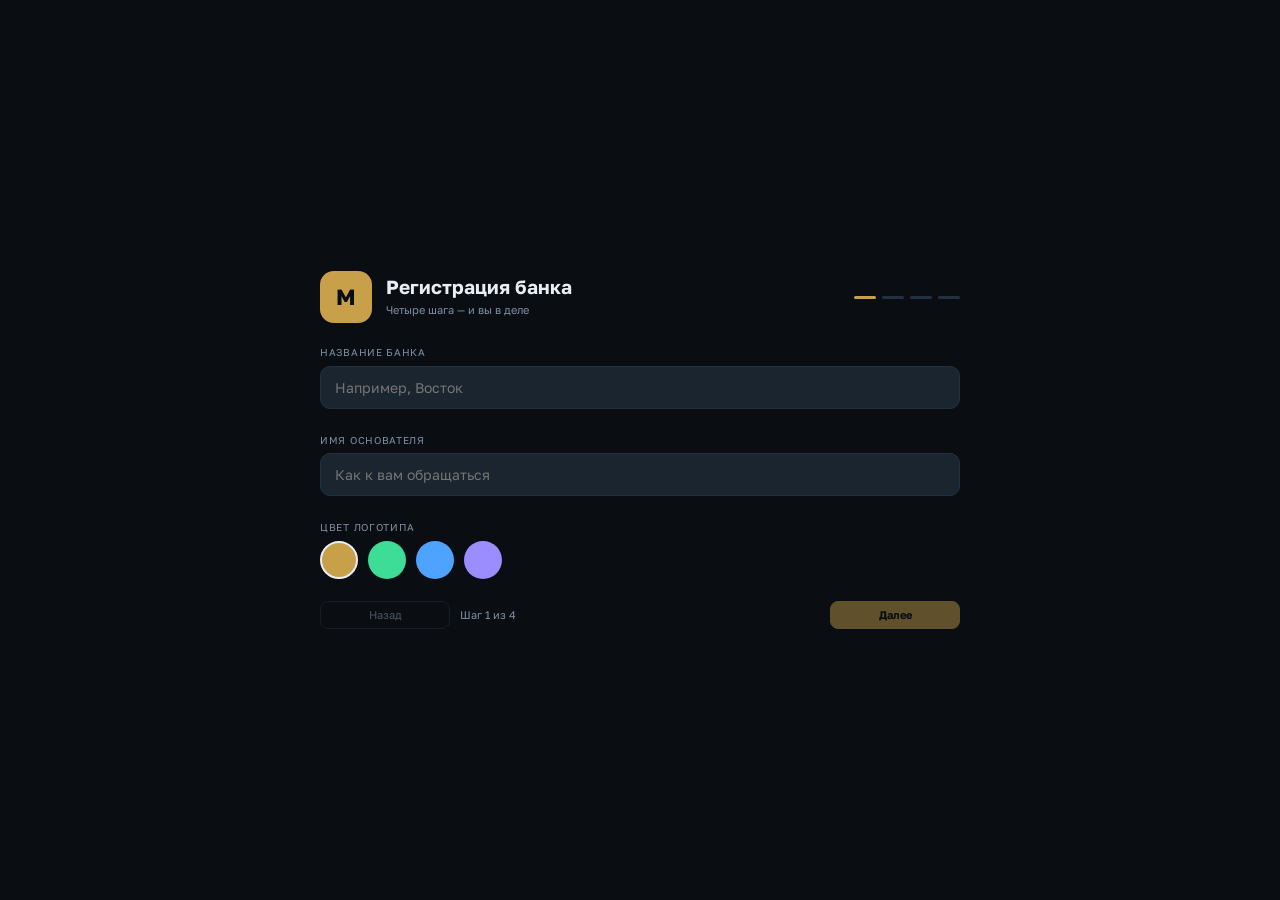
==== commit ef77289f: "Онбординг и профиль, бренд в HUD, sw v2.5.0" ====
--- a/achievements.html
+++ b/achievements.html
@@ -12,6 +12,7 @@
 <link rel="stylesheet" href="assets/fonts/fonts.css">
 <link rel="stylesheet" href="css/tokens.css">
 <link rel="stylesheet" href="css/components.css">
+<script>try{if(!localStorage.getItem('bank-save'))location.replace('onboarding.html');}catch(e){}</script>
 <script>try{var d=localStorage.getItem('bank-density');if(d)document.documentElement.dataset.density=d;}catch(e){}</script>
 </head>
 <body data-page="achievements">
@@ -39,7 +40,7 @@
     <div class="brand">
       <div class="brand-mark">В</div>
       <div>
-        <div class="brand-name">БАНК «ВОСТОК»</div>
+        <div class="brand-name" data-ui="bankname">БАНК «ВОСТОК»</div>
         <div class="brand-stage" data-ui="stage">Ларёк · 2-й месяц</div>
       </div>
     </div>
@@ -85,7 +86,7 @@
       <div class="brand">
         <div class="brand-mark">В</div>
         <div>
-          <div class="brand-name">БАНК «ВОСТОК»</div>
+          <div class="brand-name" data-ui="bankname">БАНК «ВОСТОК»</div>
           <div class="brand-stage" data-ui="stage">Ларёк · день 41</div>
         </div>
       </div>
@@ -123,7 +124,7 @@
       <a href="achievements.html" class="is-active" aria-current="page"><svg class="ic"><use href="#i-trophy"/></svg><span>Достижения</span></a>
       <a href="more.html#reports"><svg class="ic"><use href="#i-file"/></svg><span>Отчёты</span></a>
       <div class="bottom">
-        <a href="more.html#settings"><svg class="ic"><use href="#i-gear"/></svg><span>Настройки</span></a>
+        <a href="profile.html"><svg class="ic"><use href="#i-gear"/></svg><span>Профиль</span></a>
       </div>
     </nav>
 
--- a/css/components.css
+++ b/css/components.css
@@ -2002,4 +2002,105 @@
   .hud-m-bot .speed::-webkit-scrollbar { display: none; }
   .hud-m-bot .speed button { min-width: 26px; padding: 0 4px; font-size: var(--fs-10); }
 }
-.hud .speed button { min-width: 30px; padding: 0 6px; }+.hud .speed button { min-width: 30px; padding: 0 6px; }
+/* --------------------------------------------------------------------------
+   32. Характеры, баффы, цели
+   -------------------------------------------------------------------------- */
+.goal-title { font-size: var(--fs-13); margin-bottom: 8px; }
+
+.buff-row {
+  display: grid;
+  grid-template-columns: 62px auto minmax(0, 1fr);
+  gap: 8px 10px;
+  align-items: baseline;
+  padding: 9px 0;
+  border-top: 1px solid var(--border);
+  font-size: var(--fs-11);
+}
+.buff-row:first-child { border-top: 0; }
+.buff-lvl { color: var(--text-3); }
+.buff-name { font-size: var(--fs-12); }
+.buff-row .small { grid-column: 1 / -1; }
+
+.ach-line {
+  display: flex;
+  gap: 10px;
+  padding: 9px 0;
+  border-top: 1px solid var(--border);
+}
+.ach-line:first-child { border-top: 0; }
+.ach-line-ico { font-size: 15px; line-height: 1.3; filter: grayscale(1); opacity: .55; }
+.ach-line.is-got .ach-line-ico { filter: none; opacity: 1; }
+.ach-line-body { flex: 1; min-width: 0; }
+
+.badge-violet { background: var(--violet-dim); color: var(--violet); }
+
+.negotiation { border-color: rgba(255, 181, 71, .45); }
+.neg-text { font-size: var(--fs-13); line-height: 1.45; margin-bottom: 8px; }
+.neg-meta { font-family: var(--font-mono); }
+.neg-actions { display: flex; flex-wrap: wrap; gap: 6px; margin-top: 12px; }
+.neg-actions .btn { flex: 1; min-width: 120px; justify-content: center; }
+
+@media (max-width: 860px) {
+  .neg-actions .btn { min-width: 0; flex: 1 1 100%; }
+}
+/* --------------------------------------------------------------------------
+   33. Онбординг и профиль
+   -------------------------------------------------------------------------- */
+.profile-head {
+  display: flex;
+  align-items: center;
+  gap: var(--sp-4);
+  padding: var(--sp-4);
+  border-radius: var(--r-l);
+  background: var(--panel);
+  border: 1px solid var(--border);
+}
+.ph-mono {
+  width: 64px; height: 64px; border-radius: 16px;
+  display: flex; align-items: center; justify-content: center;
+  font-size: 26px; font-weight: 700; color: #0A0E13;
+  flex: 0 0 64px;
+}
+.ph-body { flex: 1; min-width: 0; }
+.ph-body h1 { font-size: var(--fs-19); line-height: 1.2; margin-bottom: 4px; }
+.ph-meta { font-size: var(--fs-11); color: var(--text-2); }
+.ph-level {
+  font-size: var(--fs-28); font-weight: 600; color: var(--gold);
+  font-family: var(--font-mono);
+}
+.ph-level i { font-size: var(--fs-12); font-style: normal; color: var(--text-3); }
+
+.stat-grid {
+  display: grid;
+  grid-template-columns: repeat(6, minmax(0, 1fr));
+  gap: var(--sp-2);
+}
+.stat-cell {
+  padding: 12px 14px;
+  border-radius: var(--r-m);
+  background: var(--panel);
+  border: 1px solid var(--border);
+  display: flex;
+  flex-direction: column;
+  gap: 4px;
+}
+.stat-cell span { font-size: var(--fs-10); text-transform: uppercase; letter-spacing: .06em; color: var(--text-3); }
+.stat-cell b { font-size: var(--fs-15); }
+
+.ach-minirow { display: flex; gap: 6px; flex-wrap: wrap; margin-top: 12px; }
+.ach-mini {
+  width: 34px; height: 34px; border-radius: 50%;
+  display: flex; align-items: center; justify-content: center;
+  background: var(--raised); font-size: 15px;
+  filter: grayscale(1); opacity: .55;
+}
+.ach-mini.is-got { filter: none; opacity: 1; background: var(--gold-dim); }
+
+@media (max-width: 1100px) {
+  .stat-grid { grid-template-columns: repeat(3, minmax(0, 1fr)); }
+}
+@media (max-width: 600px) {
+  .stat-grid { grid-template-columns: repeat(2, minmax(0, 1fr)); }
+  .profile-head { flex-wrap: wrap; }
+}
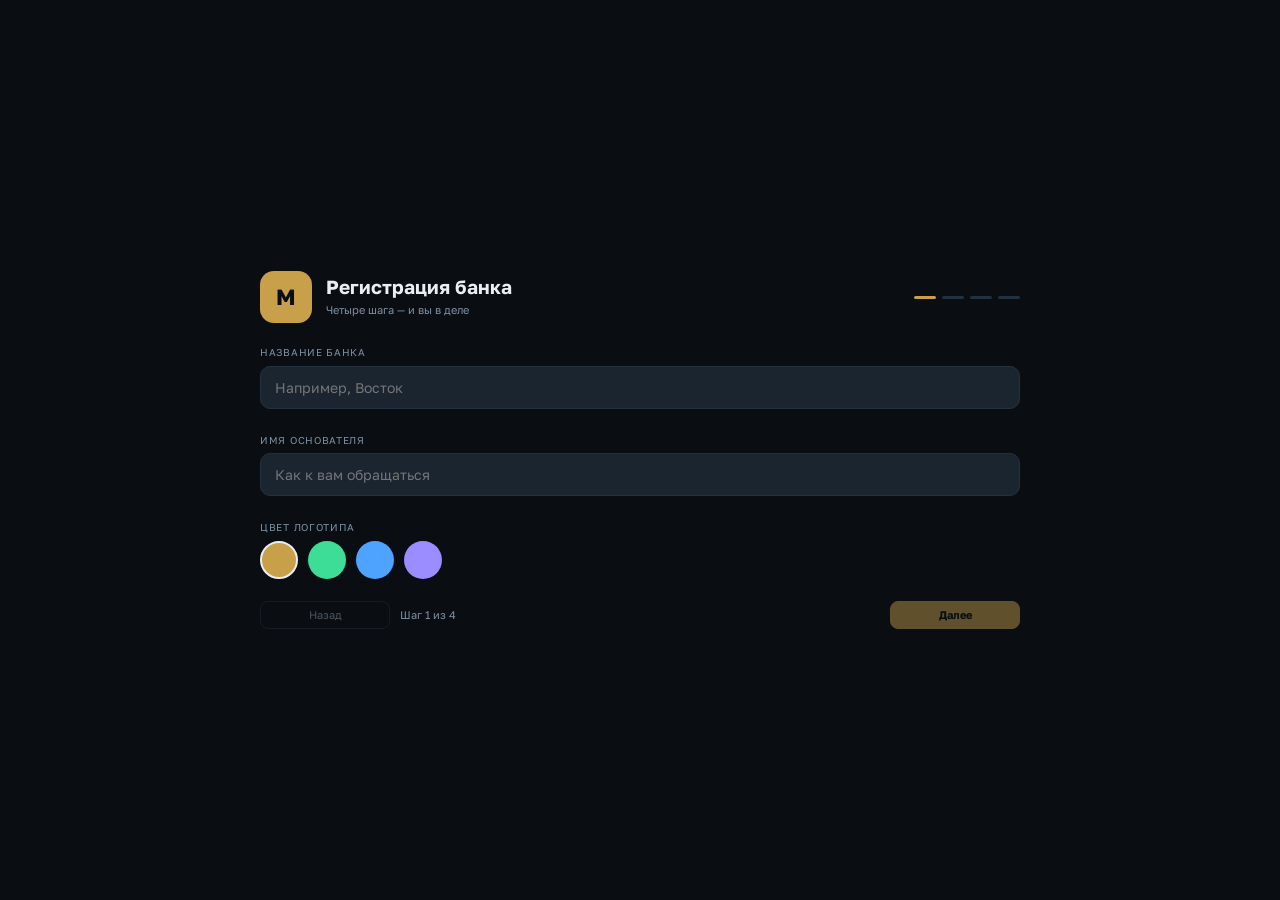
==== commit bc6639cb: "Экран уведомлений, модель событий, счётчик в HUD; sw v2.8.0" ====
--- a/achievements.html
+++ b/achievements.html
@@ -2,7 +2,7 @@
 <html lang="ru">
 <head>
 <meta charset="utf-8">
-<meta name="viewport" content="width=device-width, initial-scale=1, viewport-fit=cover">
+<meta name="viewport" content="width=device-width, initial-scale=1, maximum-scale=1.0, user-scalable=no, viewport-fit=cover">
 <title>Банк «Восток» — Достижения</title>
 <meta name="theme-color" content="#0A0E13">
 <meta name="description" content="Достижения — прототип интерфейса">
@@ -75,9 +75,7 @@
         <span>СБ</span>
         <b class="num"><svg class="ic"><use href="#i-shield"/></svg><i data-ui="security">10</i></b>
       </div>
-      <button class="iconbtn" type="button" data-soon aria-label="Уведомления">
-        <svg class="ic"><use href="#i-bell"/></svg><i class="dot">3</i>
-      </button>
+      <a class="iconbtn" href="notifications.html" aria-label="Уведомления"><svg class="ic"><use href="#i-bell"/></svg><i class="dot" data-ui="unread" hidden>0</i></a>
     </div>
   </header>
 
@@ -114,7 +112,7 @@
     <nav class="rail" aria-label="Разделы">
       <a href="index.html"><svg class="ic"><use href="#i-dash"/></svg><span>Обзор</span></a>
       <a href="clients.html"><svg class="ic"><use href="#i-users"/></svg><span>Клиенты</span></a>
-      <a href="manager.html"><svg class="ic"><use href="#i-people"/></svg><span>Люди</span></a>
+      <a href="manager.html"><svg class="ic"><use href="#i-people"/></svg><span>Персонал</span></a>
       <a href="branches.html"><svg class="ic"><use href="#i-branch"/></svg><span>Филиалы</span></a>
       <a href="treasury.html"><svg class="ic"><use href="#i-wallet"/></svg><span>Казначейство</span></a>
       <a href="stocks.html"><svg class="ic"><use href="#i-globe"/></svg><span>Мир</span></a>
@@ -122,7 +120,7 @@
       <div class="sep"></div>
       <a href="security.html"><svg class="ic"><use href="#i-shield"/></svg><span>Безопасность</span></a>
       <a href="achievements.html" class="is-active" aria-current="page"><svg class="ic"><use href="#i-trophy"/></svg><span>Достижения</span></a>
-      <a href="more.html#reports"><svg class="ic"><use href="#i-file"/></svg><span>Отчёты</span></a>
+      <a href="reports.html"><svg class="ic"><use href="#i-file"/></svg><span>Отчёты</span></a>
       <div class="bottom">
         <a href="profile.html"><svg class="ic"><use href="#i-gear"/></svg><span>Профиль</span></a>
       </div>
@@ -145,7 +143,7 @@
   <nav class="tabbar" aria-label="Основная навигация">
     <a href="index.html"><svg class="ic"><use href="#i-dash"/></svg>Обзор</a>
     <a href="clients.html"><svg class="ic"><use href="#i-users"/></svg>Клиенты</a>
-    <a href="manager.html"><svg class="ic"><use href="#i-people"/></svg>Люди</a>
+    <a href="manager.html"><svg class="ic"><use href="#i-people"/></svg>Персонал</a>
     <a href="stocks.html"><svg class="ic"><use href="#i-globe"/></svg>Мир</a>
     <a href="more.html"><svg class="ic"><use href="#i-more"/></svg>Ещё</a>
   </nav>
--- a/css/components.css
+++ b/css/components.css
@@ -2103,4 +2103,109 @@
 @media (max-width: 600px) {
   .stat-grid { grid-template-columns: repeat(2, minmax(0, 1fr)); }
   .profile-head { flex-wrap: wrap; }
-}+}
+/* --------------------------------------------------------------------------
+   34. Мобильные жесты: без двойного тап-зума
+   -------------------------------------------------------------------------- */
+html, body { touch-action: manipulation; }
+
+body, button, a, input, select, textarea,
+.tabbar a, .rail a, .chip, .card, .btn, .segmented button, .speed button {
+  touch-action: manipulation;
+  -webkit-tap-highlight-color: transparent;
+}
+/* --------------------------------------------------------------------------
+   35. Потенциал менеджера
+   -------------------------------------------------------------------------- */
+.pot-row { display: flex; align-items: baseline; justify-content: space-between; gap: var(--sp-3); }
+.pot-bars { font-family: var(--font-mono); font-size: var(--fs-15); color: var(--gold); letter-spacing: 1px; }
+.cand-top .badge { white-space: nowrap; }
+/* --------------------------------------------------------------------------
+   36. Онбординг: сетка карточек выбора
+   -------------------------------------------------------------------------- */
+.ob-cards {
+  display: grid;
+  grid-template-columns: 1fr;
+  gap: 8px;
+  max-height: none;
+  padding-right: 4px;
+}
+@media (min-width: 480px) { .ob-cards { grid-template-columns: 1fr 1fr; } }
+@media (min-width: 720px) { .ob-cards { grid-template-columns: repeat(3, 1fr); } }
+
+.ob-card {
+  display: flex;
+  gap: 10px;
+  align-items: flex-start;
+  text-align: left;
+  padding: 11px 12px;
+  border-radius: var(--r-m);
+  border: 1px solid var(--border);
+  background: var(--panel);
+  color: var(--text);
+  cursor: pointer;
+  position: relative;
+  font-family: var(--font-ui);
+  transition: border-color .15s, background .15s;
+}
+.ob-card:hover { border-color: var(--border-strong); }
+.ob-card.is-on { border-color: var(--gold); background: var(--gold-dim); }
+.ob-card.is-on::after {
+  content: '✓';
+  position: absolute; top: 6px; right: 8px;
+  color: var(--gold); font-size: 12px; font-weight: 700;
+}
+
+.ob-ico { font-size: 18px; line-height: 1.1; flex: 0 0 auto; }
+.ob-card-body { display: flex; flex-direction: column; gap: 2px; min-width: 0; }
+.ob-card-body b { font-size: var(--fs-12); font-weight: 600; }
+.ob-desc { font-size: 10px; color: var(--text-3); line-height: 1.3; }
+.ob-pro { font-size: 10px; color: var(--mint); line-height: 1.3; }
+.ob-con { font-size: 10px; color: var(--coral); line-height: 1.3; }
+/* --------------------------------------------------------------------------
+   37. Уведомления
+   -------------------------------------------------------------------------- */
+.notif-filters { overflow-x: auto; flex-wrap: nowrap; padding-bottom: 2px; }
+.notif-filters .chip { white-space: nowrap; flex: 0 0 auto; }
+
+.notif-day {
+  font-size: var(--fs-10);
+  text-transform: uppercase;
+  letter-spacing: .08em;
+  color: var(--text-3);
+  margin: 14px 0 6px;
+}
+.notif-day:first-child { margin-top: 0; }
+
+.notif {
+  display: flex;
+  gap: 10px;
+  align-items: flex-start;
+  padding: 11px 12px;
+  border-radius: var(--r-m);
+  background: var(--panel);
+  border: 1px solid var(--border);
+  margin-bottom: 6px;
+  cursor: pointer;
+  transition: background .15s, border-color .15s, opacity .15s;
+}
+.notif:hover { border-color: var(--border-strong); }
+.notif[role="link"]:hover { border-color: var(--gold); }
+
+.notif.is-unread { background: var(--gold-dim); }
+.notif:not(.is-unread) { opacity: .72; }
+.notif:not(.is-unread) .notif-msg { color: var(--text-3); }
+
+.notif-ico { font-size: 17px; line-height: 1.2; flex: 0 0 auto; }
+.notif-body { flex: 1; min-width: 0; }
+.notif-top { display: flex; align-items: baseline; justify-content: space-between; gap: 8px; }
+.notif-top b { font-size: var(--fs-12); }
+.notif-msg { font-size: var(--fs-11); color: var(--text-2); line-height: 1.4; margin-top: 2px; }
+
+.notif-dot {
+  width: 7px; height: 7px; border-radius: 50%;
+  background: var(--gold); flex: 0 0 7px; margin-top: 6px;
+}
+
+/* [hidden] не должен проигрывать классам с display */
+[hidden] { display: none !important; }
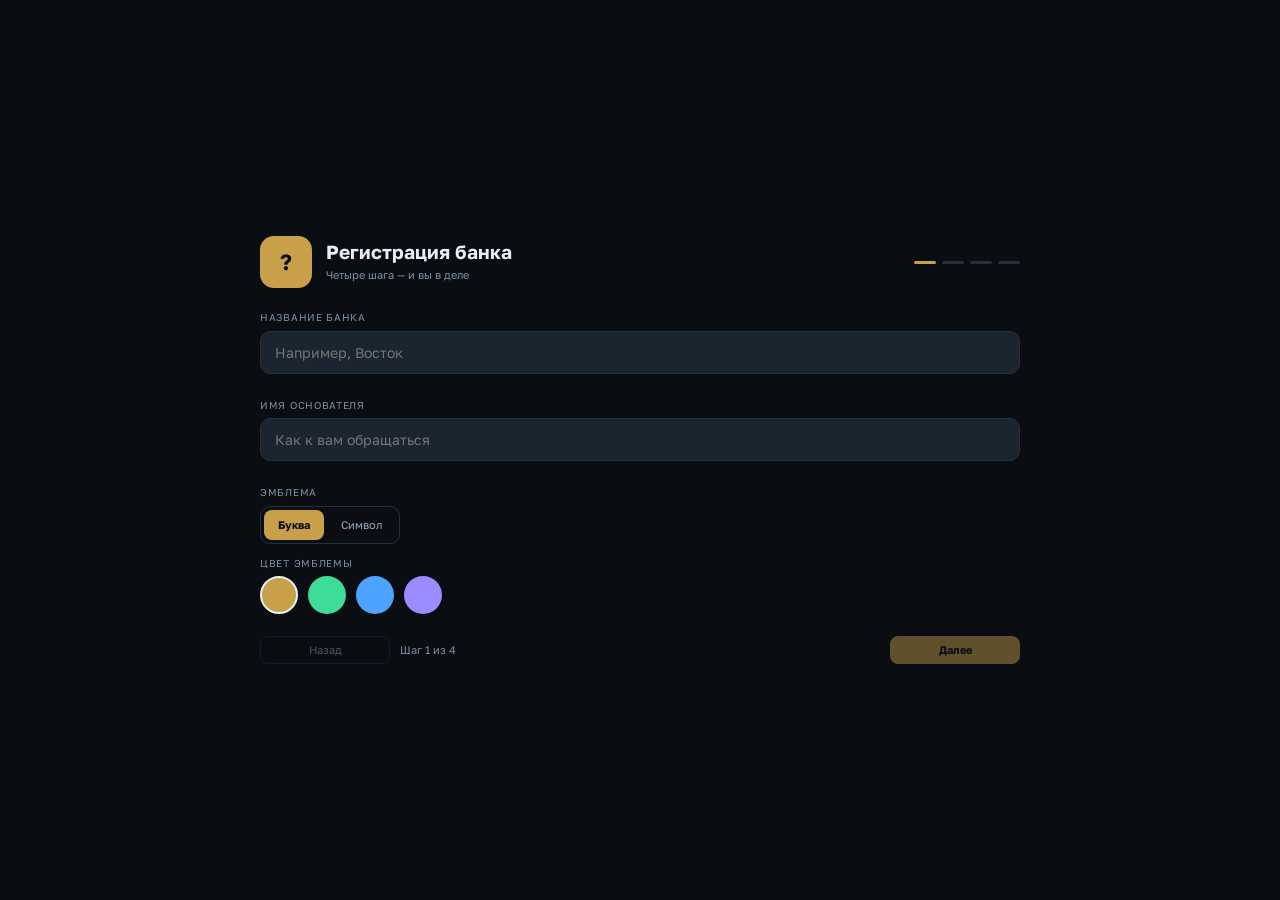
==== commit 6808908b: "v2.13.0: движок на всех страницах, честные KPI, P&L, живой график, экран банкротства" ====
--- a/achievements.html
+++ b/achievements.html
@@ -2,7 +2,7 @@
 <html lang="ru">
 <head>
 <meta charset="utf-8">
-<meta name="viewport" content="width=device-width, initial-scale=1, maximum-scale=1.0, user-scalable=no, viewport-fit=cover">
+<meta name="viewport" content="width=device-width, initial-scale=1, viewport-fit=cover">
 <title>Банк «Восток» — Достижения</title>
 <meta name="theme-color" content="#0A0E13">
 <meta name="description" content="Достижения — прототип интерфейса">
@@ -151,6 +151,7 @@
 </div>
 
 <script src="js/state.js"></script>
+<script src="js/engine.js"></script>
 <script src="js/ui.js"></script>
 <script src="js/prototype.js"></script>
 </body>
--- a/css/components.css
+++ b/css/components.css
@@ -2209,3 +2209,63 @@
 
 /* [hidden] не должен проигрывать классам с display */
 [hidden] { display: none !important; }
+
+/* --------------------------------------------------------------------------
+   38. VIP-порог и режим работы
+   -------------------------------------------------------------------------- */
+.vip-row { margin-top: 10px; }
+.vip-row .between { gap: 10px; margin-bottom: 6px; }
+
+.vip-input {
+  width: 130px;
+  padding: 5px 8px;
+  border-radius: var(--r-s);
+  border: 1px solid var(--border);
+  background: var(--raised);
+  color: var(--gold);
+  font-family: var(--font-mono);
+  font-size: var(--fs-12);
+  text-align: right;
+}
+.vip-input:focus { outline: none; border-color: var(--gold); }
+
+.workmode-box {
+  display: flex;
+  align-items: center;
+  justify-content: space-between;
+  gap: var(--sp-3);
+  padding: 10px 16px;
+  border-top: 1px solid var(--border);
+  flex-wrap: wrap;
+}
+.workmode-box .segmented { flex: 0 0 auto; }
+
+.skill-val small { font-size: 10px; margin-left: 3px; }
+
+/* эмблема: буква или иконка */
+.brand-mark { transition: background .18s var(--ease), color .18s var(--ease); }
+.brand-mark svg, .ph-mono svg { display: block; }
+
+/* гений: точный потолок без штриховки */
+.pot-exact { font-size: var(--fs-15); color: var(--gold); letter-spacing: .5px; }
+
+/* портфель: день выдачи сделки */
+.pf-name small {
+  display: block;
+  font-size: 10px;
+  color: var(--text-3);
+  margin-top: 2px;
+  font-family: var(--font-mono);
+}
+
+/* профиль: выбранные перки */
+.perk-row {
+  display: flex;
+  gap: 12px;
+  align-items: flex-start;
+  padding: 10px 0;
+  border-top: 1px solid var(--border);
+}
+.perk-row:first-child { border-top: 0; }
+.perk-ico { font-size: 20px; line-height: 1.2; }
+.perk-row b { font-size: var(--fs-13); }
